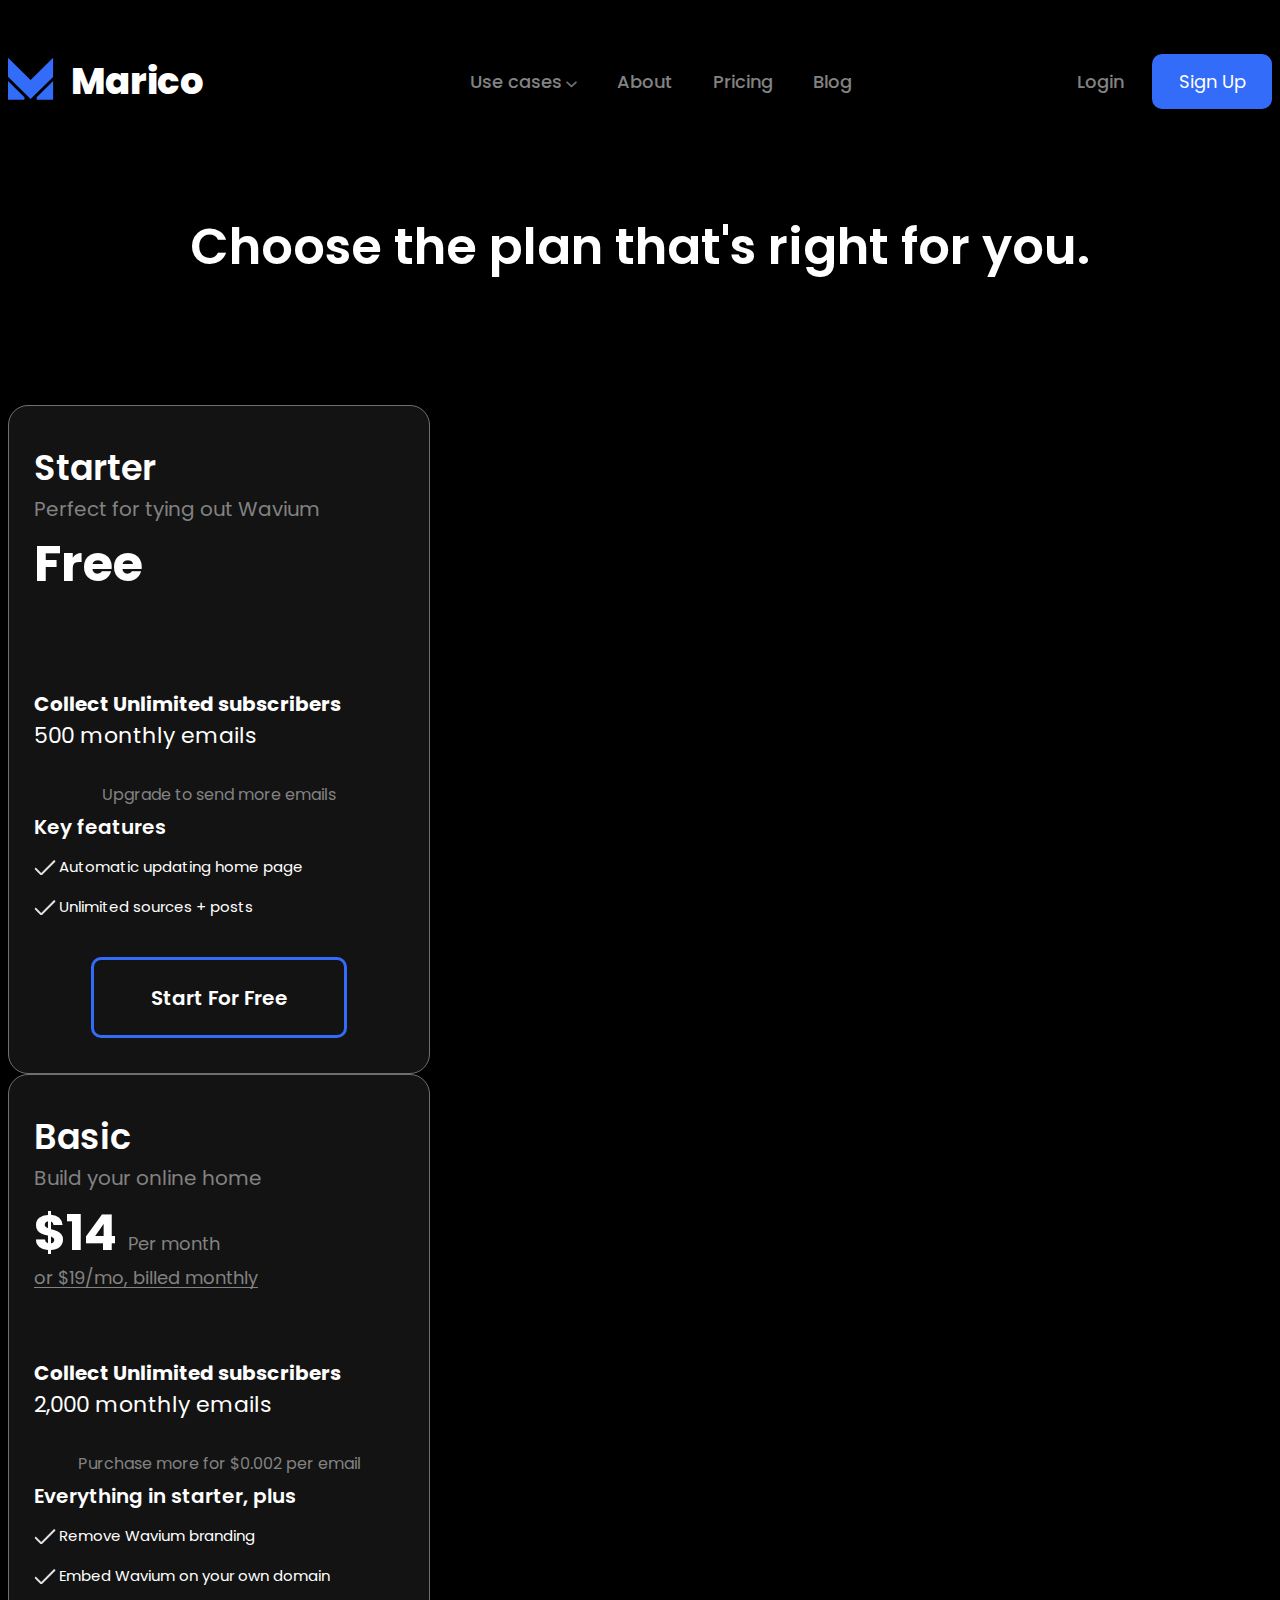
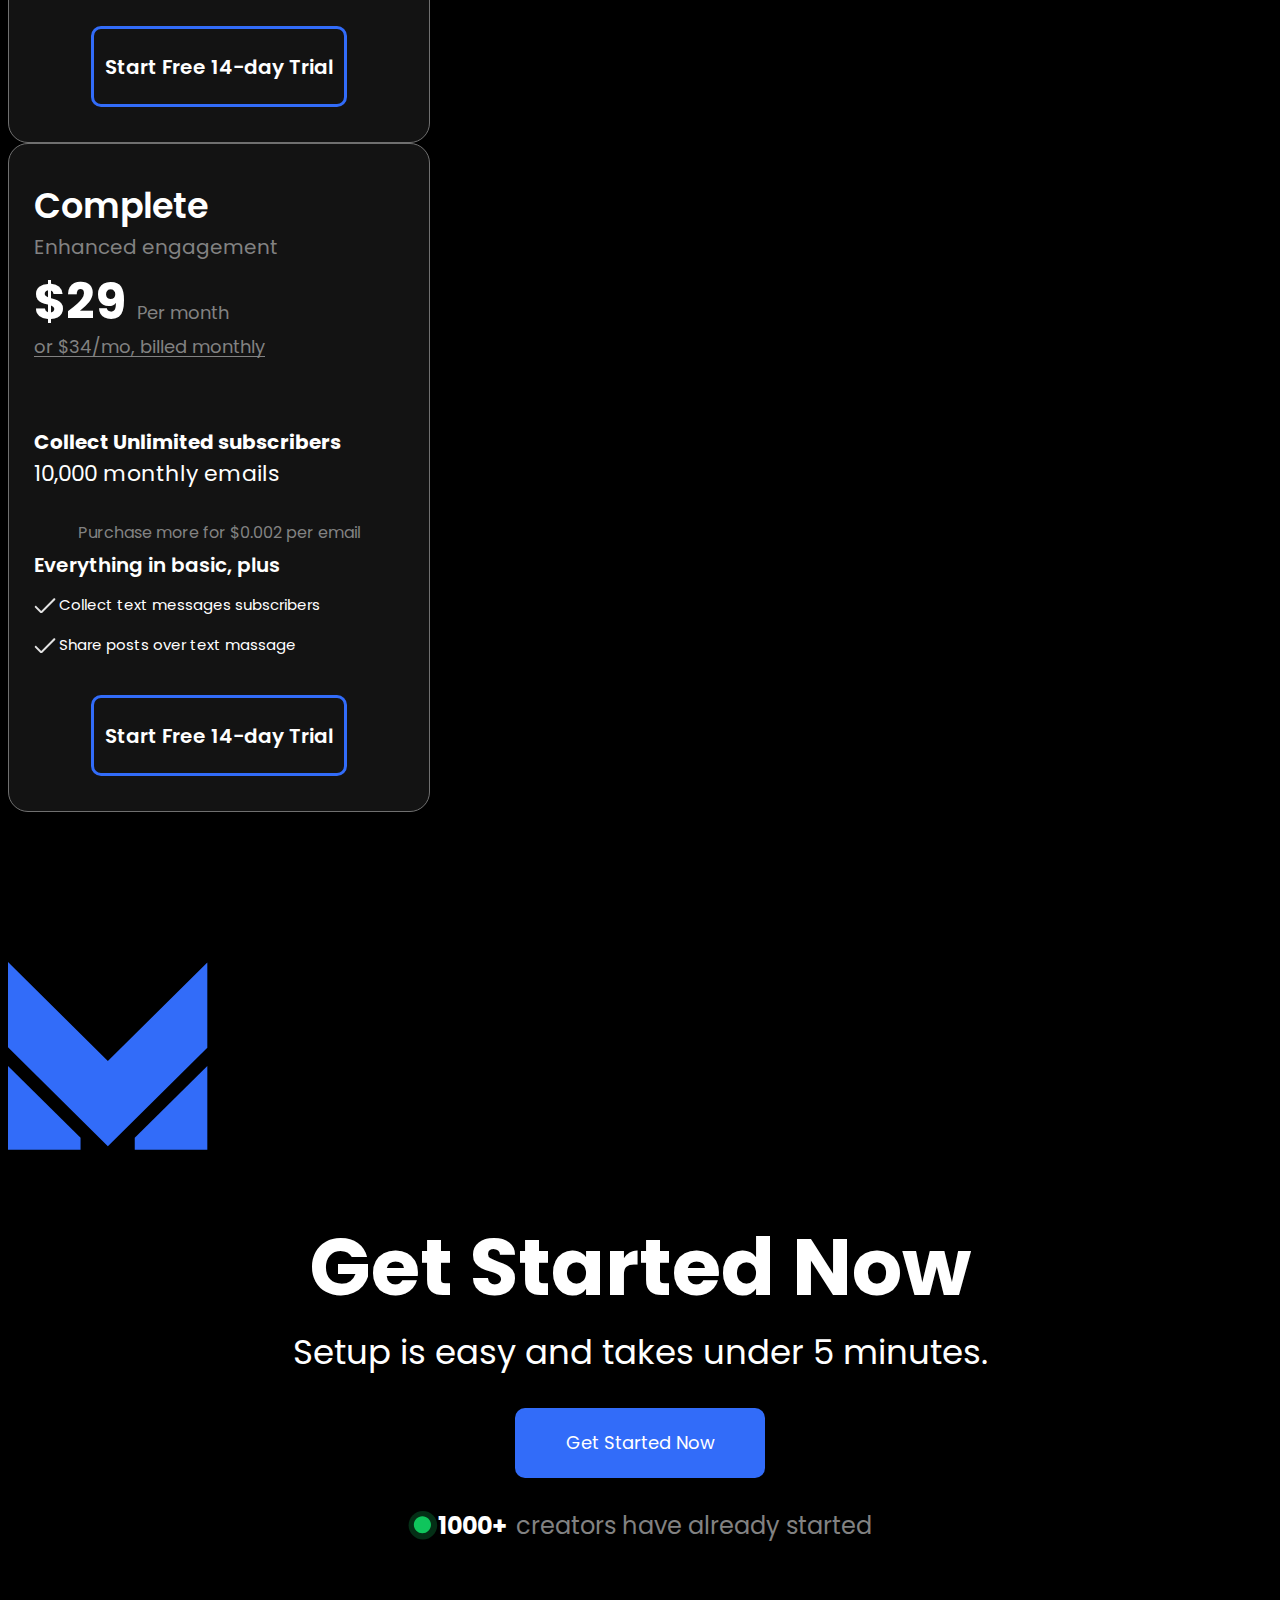
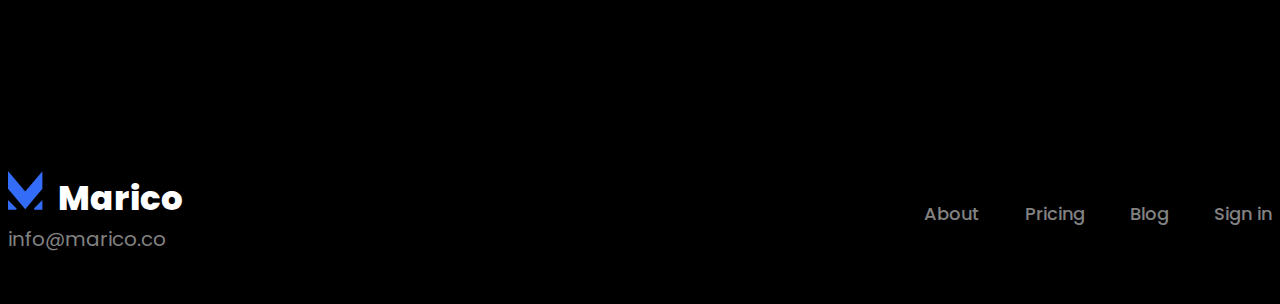
==== pricing.html @ 5b256fb8 "all resolutions adaptive" ====
<!DOCTYPE html>
<html lang="en">
  <head>
    <meta charset="UTF-8" />
    <meta
      name="description"
      content="Хотите получить полный контроль над вашей аудиторией?
      Заходите и покупайте наши услуги"
    />
    <meta http-equiv="X-UA-Compatible" content="IE=edge" />
    <meta name="viewport" content="width=device-width, initial-scale=1.0" />
    <title>Document</title>
  </head>
  <body>
    <header class="header">
      <div class="container">
        <div class="row">
          <div class="col-xl-12 header__wrapper">
            <div class="header__logo">
              <img src="img/header/logo.svg" alt="" />
              Marico
            </div>
            <div class="header__burger">
              <span></span>
              <span></span>
              <span></span>
            </div>
            <ul class="header__list">
              <li>
                <a href="#">Use cases</a>
                <ul class="header__submenu">
                  <li><a href="#">Category</a></li>
                  <li><a href="#">Author</a></li>
                  <li><a href="#">Archive</a></li>
                  <li><a href="#">Tags</a></li>
                </ul>
              </li>
              <li><a class="active" href="index.html">About</a></li>
              <li><a href="pricing.html">Pricing</a></li>
              <li><a href="#">Blog</a></li>
            </ul>
            <div class="header__account">
              <a href="#" class="header__login">Login</a>
              <a href="#">
                <button class="header__button button">Sign Up</button>
              </a>
            </div>
          </div>
        </div>
      </div>
    </header>

    <section class="price">
        <div class="container">
            <div class="row">
                <div class="col-xl-12 price__title">Choose the plan that's right for you.</div>
            </div>
            <div class="row price__cards justify-content-around ">
                <div class="col-xl-3 price__card">
                    <div class="price__card-title">Starter</div>
                    <div class="price__card-descr">Perfect for tying out Wavium</div>
                    <div class="price__card-price">Free</div>
                    <div class="price__card-subtitle">Collect Unlimited subscribers</div>
                    <div class="price__card-emails">500 monthly emails</div>
                    <div class="price__card-divider">Upgrade to send more emails</div>
                    <ul class="price__card-adv">Key features
                        <li>Automatic updating home page</li>
                        <li>Unlimited sources + posts</li>                    
                    </ul>
                    <div class="price__card-button button-price">Start For Free</div>
                </div>
                <div class="col-xl-3 price__card">
                    <div class="price__card-title">Basic</div>
                    <div class="price__card-descr">Build your online home</div>
                    <div class="price__card-price">$14 <span class="price__card-paytime">Per month</span> <div class="price__card-different">or $19/mo, billed monthly</div></div>
                   
                    <div class="price__card-subtitle">Collect Unlimited subscribers</div>
                    <div class="price__card-emails">2,000 monthly emails</div>
                    <div class="price__card-divider">Purchase more for $0.002 per email</div>
                    <ul class="price__card-adv">Everything in starter, plus
                        <li>Remove Wavium branding</li>
                        <li>Embed Wavium on your own
                            domain</li>                    
                    </ul>
                    <div class="price__card-button">Start Free 14-day Trial</div>
                </div>
                <div class="col-xl-3 price__card">
                    <div class="price__card-title">Complete</div>
                    <div class="price__card-descr">Enhanced engagement</div>
                    <div class="price__card-price">$29 
                        <span class="price__card-paytime">Per month</span>
                          <div class="price__card-different">or $34/mo, billed monthly
                          </div>
                        </div>
                    <div class="price__card-subtitle">Collect Unlimited subscribers</div>
                    <div class="price__card-emails">10,000 monthly emails</div>
                    <div class="price__card-divider">Purchase more for $0.002 per email</div>
                    <ul class="price__card-adv">Everything in basic, plus 
                        <li>Collect text messages subscribers</li>
                        <li>Share posts over text massage</li>                    
                    </ul>
                    <div class="price__card-button">Start Free 14-day Trial</div>
                </div>
            </div>
        </div>
    </section>


    <section class="prefooter">
        <div class="container">
          <div class="row">
            <img src="img/footer/footer.svg" alt="" class="prefooter__logo" />
            <div class="prefooter__title">Get Started Now</div>
            <div class="prefooter__descr">
              Setup is easy and takes under 5 minutes.
            </div>
            <button class="prefooter__button button">Get Started Now</button>
            <div class="start__creators">
              <img src="img/header/active.svg" alt="" />
              <div class="start__count">1000+</div>
              <div class="start__text">creators have already started</div>
            </div>
          </div>
        </div>
      </section>
      <footer class="footer">
        <div class="container">
          <div class="row">
            <div class="col-xl-12 footer__block">
              <div class="footer__intro">
                <img src="img/footer/footer_2.svg" alt="" />Marico
                <br />
                <div class="footer__mail">info@marico.co</div>
              </div>
  
              <ul class="footer__list">
                <li class="active"><a href="index.html">About</a></li>
                <li><a href="pricing.html">Pricing</a></li>
                <li><a href="#">Blog</a></li>
                <li><a href="#">Sign in</a></li>
              </ul>
            </div>
          </div>
        </div>
      </footer>
  
      <link
        href="https://cdn.jsdelivr.net/npm/bootstrap@5.3.0-alpha1/dist/css/bootstrap.min.css"
        rel="stylesheet"
        integrity="sha384-GLhlTQ8iRABdZLl6O3oVMWSktQOp6b7In1Zl3/Jr59b6EGGoI1aFkw7cmDA6j6gD"
        crossorigin="anonymous"
      />
      <script src="js/main.js"></script>
      <link rel="stylesheet" href="css/style.min.css" />
    </body>
  </html>
  
  </body>
</html>
---- css/style.min.css ----
@import"https://fonts.googleapis.com/css2?family=Poppins:wght@400;500;600;700;800&display=swap";.header{padding-top:45px}.header__wrapper{display:flex;justify-content:space-between;align-items:center}.header__burger{display:none}.header__logo{font-size:37px;font-weight:800;text-align:left;color:#fff;display:flex;align-items:center}.header__logo img{margin-top:-5px;margin-right:17px}.header__list{display:flex;padding:0;margin:0;position:relative}.header__list li:first-child::after{content:url(../img/header/arrow_down.svg);cursor:pointer}.header__list li{margin-left:40px;list-style:none;position:relative}.header__list li:hover .header__submenu{transform:scaleY(1);transform-origin:0 0;transition:transform .5s}.header__list li a{font-size:18px;font-weight:500;text-align:left;color:#828282;transition:all .4s;text-decoration:none}.header__list li a:hover{color:#326cf9;transition:all .4s}.header__list li a .active{color:#326cf9}.header__submenu{position:absolute;top:25px;left:0px;background:rgba(0,0,0,0);width:100%;transition:transform .3s;margin:0;padding:0;text-align:center;transform:scaleY(0);transform-origin:0 0}.header__submenu li{margin:0;border-bottom:1px solid #828282}.header__submenu li::after{display:none}.header__submenu li a{color:#828282}.header__submenu li a:hover{color:#fff}.header__login{color:#828282;text-decoration:none;font-size:18px;transition:color .4s;font-weight:500}.header__login:hover{transition:color .4s;color:#326cf9}.header__button{margin-left:24px}.button{background:#326cf9;width:120px;height:55px;border-radius:10px;color:#fff;transition:all .5s;font-size:18px;outline:none;border:none}.button:hover{transition:all .5s;background:rgba(0,0,0,0);border:1px solid #828282}.button-grey{background:#0e0e0e;color:#828282;border:1px solid #828282;transition:all .5s;margin-left:30px}.button-grey:hover{transition:all .5s;background:#326cf9;border:none;color:#fff}.price__card-button{display:flex;align-items:center;justify-content:center;width:250px;height:75px;border:3px solid #326cf9;border-radius:10px;color:#fff;font-size:20px;font-weight:600;transition:all 1s;margin:30px auto 0;cursor:pointer}@media(max-width: 1200px){.price__card-button:nth-child(2){margin:100px auto 0}}.start{padding-top:100px}.start__heading{font-size:100px;font-weight:700;text-align:center;color:#fff}.start__gradient{font-size:100px;font-weight:700;text-align:center;color:rgba(0,0,0,0);background-image:linear-gradient(90deg, #fe6783 1.9%, #ffbf84 97.1%);background-clip:text;-webkit-background-clip:text;-moz-background-clip:text}.start__descr{font-size:36px;font-weight:500;text-align:center;color:#fff;width:700px;margin:100px auto 50px}.start__buttons{text-align:center}.start__buttons button{width:250px;height:70px}.start__creators{padding:30px;display:flex;align-items:center;justify-content:center}.start__count{font-size:24px;font-weight:700;text-align:left;color:#fff}.start__text{font-size:24px;font-weight:400;text-align:center;color:#828282;margin-left:10px}.why__title{font-size:60px;font-weight:600;text-align:center;color:#fff;margin:150px 0 60px}.why__cards{display:flex;align-items:center;justify-content:center;text-align:center}.why__card img{margin-right:8px}.why__card-title{color:#fff;font-size:25px;font-weight:600}.why__card-descr{font-size:18px;color:#828282;font-weight:400;margin-top:10px}.stepnumber{color:#326cf9;text-align:center;font-size:22px;font-weight:600;text-align:center;font-weight:700}.steptitle{font-size:60px;font-weight:600;text-align:center;color:#fff}.stepdescr{margin-top:15px;font-size:26px;font-weight:400;text-align:center;color:#828282}.one{padding-top:150px}.one__button{display:block;margin:30px auto 0;width:250px}.stepnumber{color:#326cf9;text-align:center;font-size:22px;font-weight:600;text-align:center;font-weight:700}.steptitle{font-size:60px;font-weight:600;text-align:center;color:#fff}.stepdescr{margin-top:15px;font-size:26px;font-weight:400;text-align:center;color:#828282}.block{margin-top:100px}.block__uptitle{font-size:26px;color:#fff;font-weight:500;text-align:left}.block__title{margin-top:80px;font-size:60px;font-weight:600;color:#fff;line-height:80px;text-align:left}.block__blue{color:#326cf9}.block__list{margin:0;padding:0;margin-top:30px}.block__list li{color:#fff;font-size:20px;list-style-type:none;counter-increment:item;position:relative;left:35px;font-weight:400;top:0}.block__list li::before{content:counter(item);position:absolute;left:-35px;top:50%;transform:translateY(-50%);width:25px;height:25px;background:#2d2d2d;display:flex;align-items:center;justify-content:center;border-radius:50%;font-size:16px;font-weight:500;line-height:27px;letter-spacing:0px;text-align:left}.block__buttons{margin-top:60px}.block__buttons a{text-decoration:none}.block__buttons button{width:200px;text-align:center}.block__image{position:relative}.block__image img{width:100%;filter:drop-shadow(0px 30px 50px rgba(0, 0, 0, 0.4))}.block__square{position:absolute;top:100%;left:50%;transform:translate(-50%, -100%);width:300px;z-index:-1;height:300px;background:#fff}.two{margin-top:200px}.two__wrapper{margin-top:170px}.two__block{background:#0d0d0d;position:relative;padding:30px 0 0 30px;height:100%}.two__block:nth-child(2){margin-left:10px}.two__block img{width:120%}.two__uptitle{font-size:25px;font-weight:400;text-align:left;color:#0fc65c}.two__title{font-size:65px;font-weight:600;line-height:80px;color:#919191;letter-spacing:0px;text-align:left}.two__top{margin-top:15%}.two__white{color:#fff}.two a{text-decoration:none}.two__button{display:block;margin:30px auto 0}.three__image{filter:drop-shadow(0px 30px 50px rgba(100, 100, 100, 0.498039))}.one{padding-top:150px}.one__button{display:block;margin:30px auto 0;width:250px}.experts{margin:150px 100px 0}.experts__title{font-size:69px;font-weight:600;color:#fff;text-align:center}.experts img{margin-top:50px;width:100%;opacity:.5}.help{background:url(../img/help/help.webp) center/cover no-repeat fixed;height:800px;margin-top:100px;display:flex;align-items:center;justify-content:center}.help__text{text-align:center;font-size:60px;font-weight:600;text-align:center;color:#fff}.prefooter__logo{width:200px;margin:150px auto 50px}.prefooter__button{width:250px;height:70px;display:block;margin:30px auto 0}.prefooter__title{font-size:80px;font-weight:700;text-align:center;color:#fff}.prefooter__descr{font-size:34px;font-weight:400;text-align:center;color:#fff}.footer{margin:200px auto 50px}.footer__block{display:flex;justify-content:space-between;align-items:center}.footer__intro{flex-direction:column;font-size:34px;font-weight:800;color:#fff;text-align:left}.footer__intro img{margin-top:-15px;width:35px;margin-right:15px}.footer__mail{font-size:20px;font-weight:400;color:#828282;text-align:left}.footer__list{display:flex;list-style:none}.footer__list li{margin-left:45px}.footer__list li a{font-size:18px;font-weight:500;transition:all .4s;text-decoration:none;color:#828282}.footer__list li a:hover{color:#326cf9;transition:all .4s}.price__title{font-size:60px;font-weight:600;color:#fff;text-align:center;margin:100px auto 120px}.price__card{background:#131313;border:1px solid #707070;padding:35px 25px;border-radius:20px;transition:all 1s;width:400px}.price__card:hover{background:#3c82f4;transition:all 1s}.price__card:hover *{transition:all 1s;color:#fff;border:none}.price__card:hover .price__card-button{transition:all 1s;background:#fff;color:#326cf9}.price__card-title{font-size:35px;font-weight:600;color:#fff;text-align:left}.price__card-descr{font-size:20px;font-weight:400;text-align:left;transition:all 1s;color:#828282}.price__card-price{font-size:50px;font-weight:700;text-align:left;color:#fff;line-height:50px;height:150px;margin-top:15px}.price__card-subtitle{font-size:20px;font-weight:700;text-align:left;color:#fff}.price__card-emails{font-size:22px;font-weight:400;color:#fff;text-align:left}.price__card-divider{font-size:16px;font-weight:400;text-align:center;margin-top:30px;transition:all 1s;color:#828282}.price__card-adv{color:#fff;padding:0;margin:0;font-family:Poppins;font-size:20px;font-weight:600;line-height:40px;letter-spacing:0px;text-align:left}.price__card-adv li{font-size:17px;font-weight:400;text-align:left;list-style:none;margin-left:25px;position:relative}.price__card-adv li::before{content:"";background-image:url(../img/pricing/check.svg);width:22px;height:15px;top:13px;left:-25px;position:absolute;background-size:cover}.price__card-paytime{font-size:18px;font-weight:400;transition:all 1s;color:#828282}.price__card-different{font-size:18px;width:max-content;color:#828282;transition:all 1s;font-weight:400;text-align:left;line-height:18px;border-bottom:1px solid #828282}body{background-color:#000}*{font-family:"Poppins"}.active a{color:#326cf9}@media(max-width: 1400px){.price__title{font-size:50px}.price__card{width:370px}.price__card-adv li{font-size:15px}}@media(max-width: 1200px){.price__card{padding:30px 20px;width:300px}.price__card:last-child{margin-top:0px}.price__card-title{font-size:28px}.price__card-descr{font-size:18px}.price__card-subtitle{font-size:17px}.price__card-price{font-size:35px;height:130px}.price__card-divider{font-size:14px}.price__card-adv{font-size:18px;margin-top:30px;height:200px}.price__card-adv li{font-size:16px}}@media(max-width: 993px){.price__card{width:350px}.price__card:nth-child(3){margin-top:50px}.price__title{font-size:38px}}@media(max-width: 770px){.price__card{width:400px;margin-top:50px}.price__card:first-child{margin-top:0}.price__title{font-size:38px}}@media(max-width: 480px){.price__title{font-size:24px}.price__card{width:300px}}@media(max-width: 1400px){.start__gradient{font-size:90px}}@media(max-width: 1200px){.start__heading{font-size:70px}.start__gradient{font-size:75px}.start__descr{font-size:30px}.why__title{font-size:52px}.one .block__content{margin-bottom:30px;margin-left:50px}.two__image{width:100% !important}.two__block{padding:30px}.two__title{text-align:center}.two__bottom{margin-bottom:50px}.two__uptitle{text-align:center}.two__top{margin-top:30px}.three .block__content{margin-bottom:30px;margin-left:50px}.three__image{position:relative}.three__image img{width:100%}.experts{margin:150px 0 0}.experts img{width:100%}}@media(max-width: 993px){.header__button{width:90px;height:45px;font-size:15px;margin-left:12px}.header__login{font-size:15px}.header__list li{margin-left:15px}.header__list li a{font-size:16px}.start__heading{font-size:55px}.start__gradient{font-size:56px}.start__descr{font-size:26px;width:500px}.start__buttons button{width:200px;height:60px}.why__title{font-size:40px}.why__card-title{font-size:20px}.why__card-descr{font-size:16px}.stepdescr{font-size:22px}.steptitle{font-size:45px}.block__uptitle{font-size:24px}.block__list li{font-size:18px}.block__title{font-size:50px}.two__title{font-size:45px;line-height:60px}.two__button{width:200px}.experts__title{font-size:50px}.help__text{font-size:50px}.prefooter__logo{width:150px}.prefooter__title{font-size:50px}.prefooter__descr{font-size:26px}.prefooter__button{height:60px;width:250px}}@media(max-width: 770px){.header .header__submenu{position:static;transform:scaleX(1);transition:all .5s;text-align:center}.header .header__submenu li{border-radius:5px;margin-left:0;margin:0 auto;border-bottom:none}.header .header__submenu li a{font-size:22px;width:100%}.header__list{position:absolute;width:100%;margin-left:-20px;height:100%;background:rgba(0,0,0,.8);flex-direction:column;align-items:center;justify-content:center;top:50%;transition:all .8s;transform:translateY(-150%) scale(1);transform-origin:top;backdrop-filter:blur(5px);will-change:transform}.header__list li{margin-top:20px;width:50%;text-align:center;background:#326cf9;border-radius:5px}.header__list li a{display:block;text-align:center;font-size:34px;width:100%}.header__list li:first-child::after{display:none}.header__list li a{color:#fff}.header__account{display:none}.header__burger{width:50px;height:50px;display:flex;align-items:center;justify-content:center;flex-direction:column;margin-left:200px;will-change:transform;z-index:100}.header__burger span{display:block;width:30px;height:3px;margin-top:4px;transition:all .8s;background:#fff}.active-burger span:first-child{transition:all .5s;transform:rotate(45deg) translate(10px)}.active-burger span:nth-child(2){transition:all .8s;transform:scale(0);transform-origin:-100%}.active-burger span:last-child{transition:all .8s;transform:rotate(-45deg) translate(10px)}.active_list{transform:translateY(-50%) scale(1);transition:all .8s}.start__heading{font-size:35px}.start__gradient{font-size:36px}.start__descr{margin-top:50px;font-size:24px}.start__count{font-size:20px}.start__text{font-size:20px}.why__title{font-size:30px}.why__card{margin-top:30px}.why__card-title{font-size:26px}.why__card-descr{font-size:18px}.why__cards{flex-wrap:wrap;align-items:center;justify-content:center}.stepnumber{font-size:24px}.steptitle{font-size:35px}.stepdescr{font-size:18px}.one__button{width:200px;font-size:16px}.one .block__content{margin:0}.block{margin-top:100px}.block__content{padding:15px}.block__buttons{text-align:center}.block__buttons button{width:150px;font-size:14px}.block__uptitle{text-align:center;font-size:26px}.block__title{font-size:50px;line-height:40px;text-align:center}.block__list{text-align:center}.block__list li{width:90%}.block__list li::before{top:15px}.one{padding-top:100px}.two{margin-top:100px}.two__wrapper{margin-top:50px}.three{padding-top:100px}.footer__intro{font-size:20px}.footer__mail{font-size:20px}.footer__list li{margin-left:10px}.footer__list li a{font-size:14px}.experts{display:none}.help{-webkit-background-size:cover;-webkit-background-repeat:repeat}.help__text{font-size:30px}.prefooter__title{font-size:35px}.prefooter__descr{font-size:20px}.prefooter__button{width:170px;font-size:17px}}@media(max-width: 480px){.header__logo{font-size:28px}.header__burger{margin-left:50px}.header__burger span{width:30px;height:3px}.header .header__submenu li a{font-size:18px}.header__list{width:100%}.header__list li a{font-size:30px}.button-grey{margin-left:15px}.start__heading{font-size:25px}.start__gradient{font-size:25px}.start__descr{font-size:16px}.start__buttons button{width:130px;font-size:12px;height:50px}.start__count{font-size:13px}.start__creators img{width:20px}.start__text{font-size:13px;margin-left:3px}.why__title{font-size:20px;margin:75px auto 50px}.why__card img{width:25px}.why__card-title{font-size:20px}.why__card-descr{font-size:14px}.one__button{width:200px;height:50px;font-size:12px}.stepnumber{font-size:18px}.steptitle{font-size:22px}.stepdescr{font-size:14px}.block{margin-top:50px}.block__uptitle{font-size:18px}.block__title{font-size:35px;margin-top:50px}.block__list li{font-size:14px;margin-top:10px}.block__buttons button{width:130px;font-size:12px;margin-left:0;height:50px}.block__image{margin-top:20px}.block__square{width:200px;height:200px}.two__title{font-size:35px;line-height:30px}.two__uptitle{font-size:20px}.two__image{width:115% !important}.two__button{width:150px;height:45px;font-size:14px}.prefooter__title{font-size:25px}.prefooter__descr{font-size:16px}.prefooter__button{width:150px;font-size:14px;height:50px}.footer__list{padding:0}.footer__list li a{font-size:10px}.footer__intro{font-size:18px}.footer__intro img{margin-right:5px}.footer__mail{font-size:14px}}/*# sourceMappingURL=style.min.css.map */
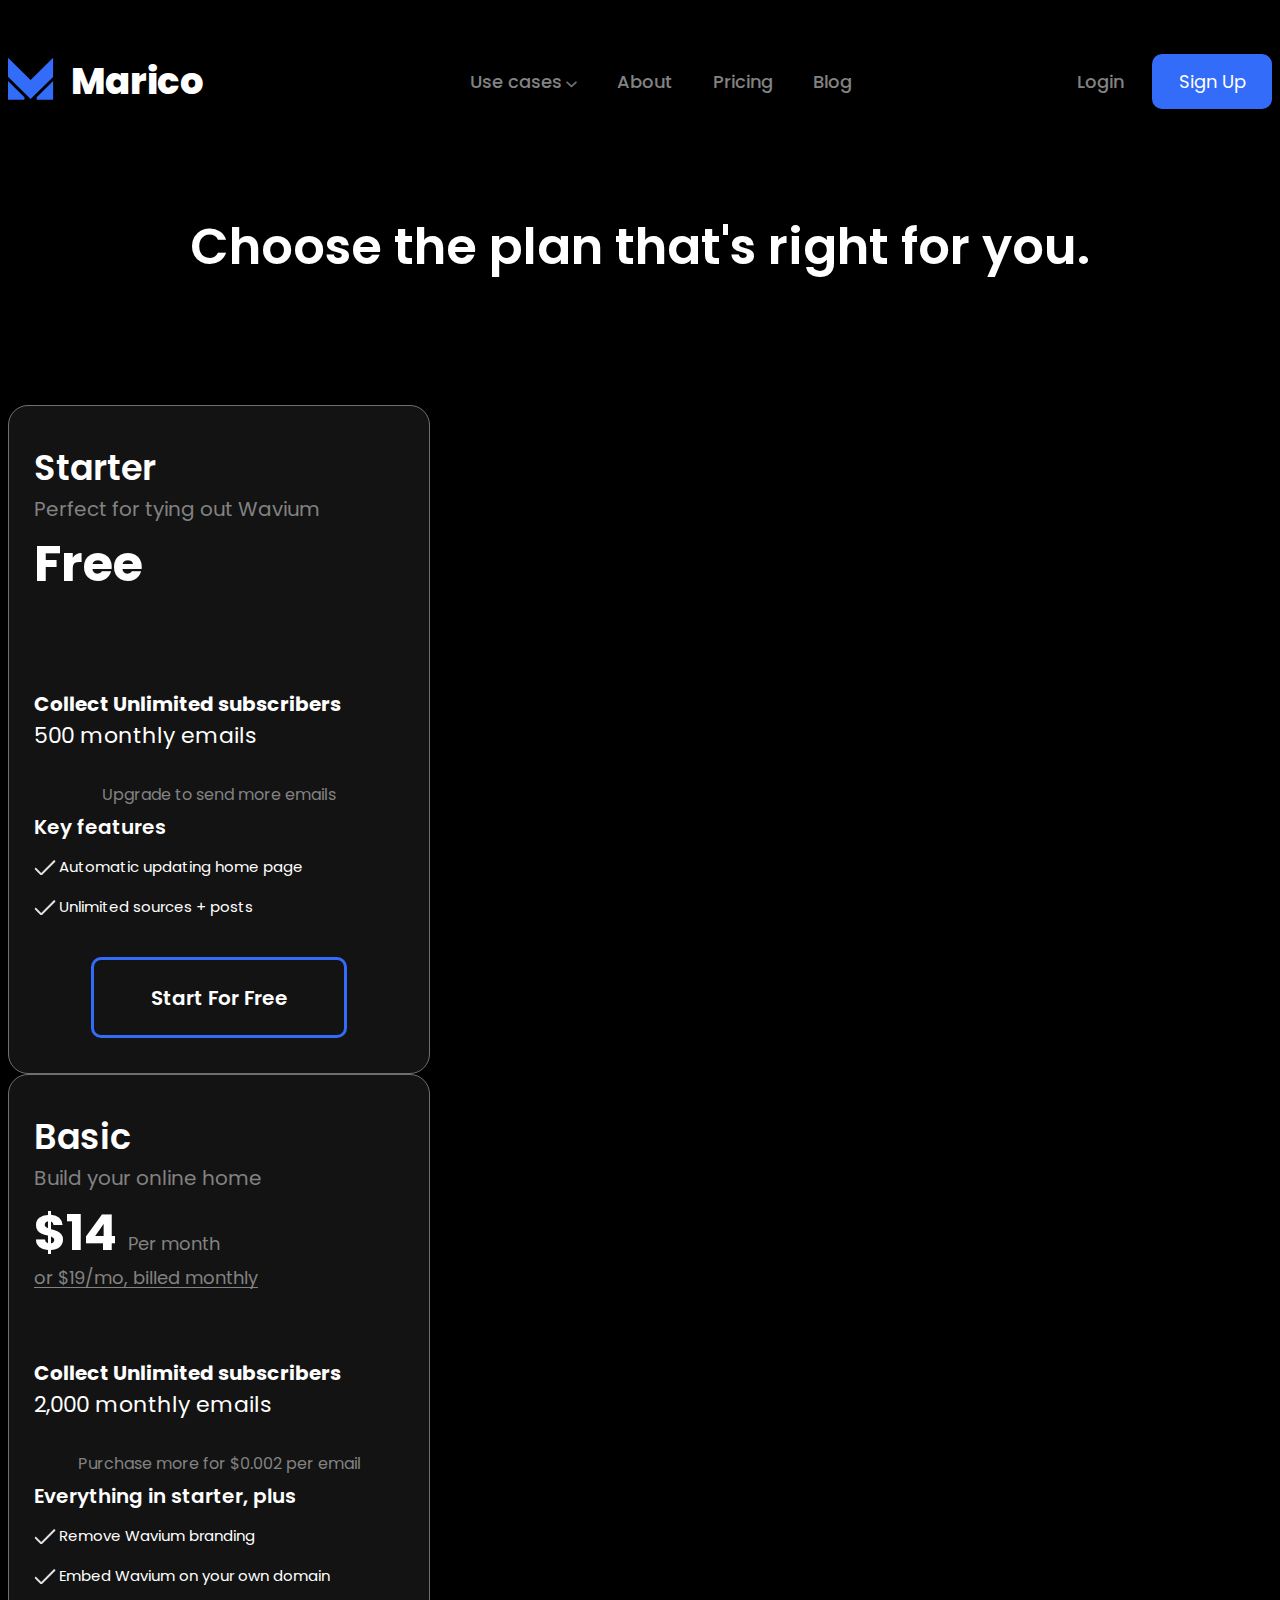
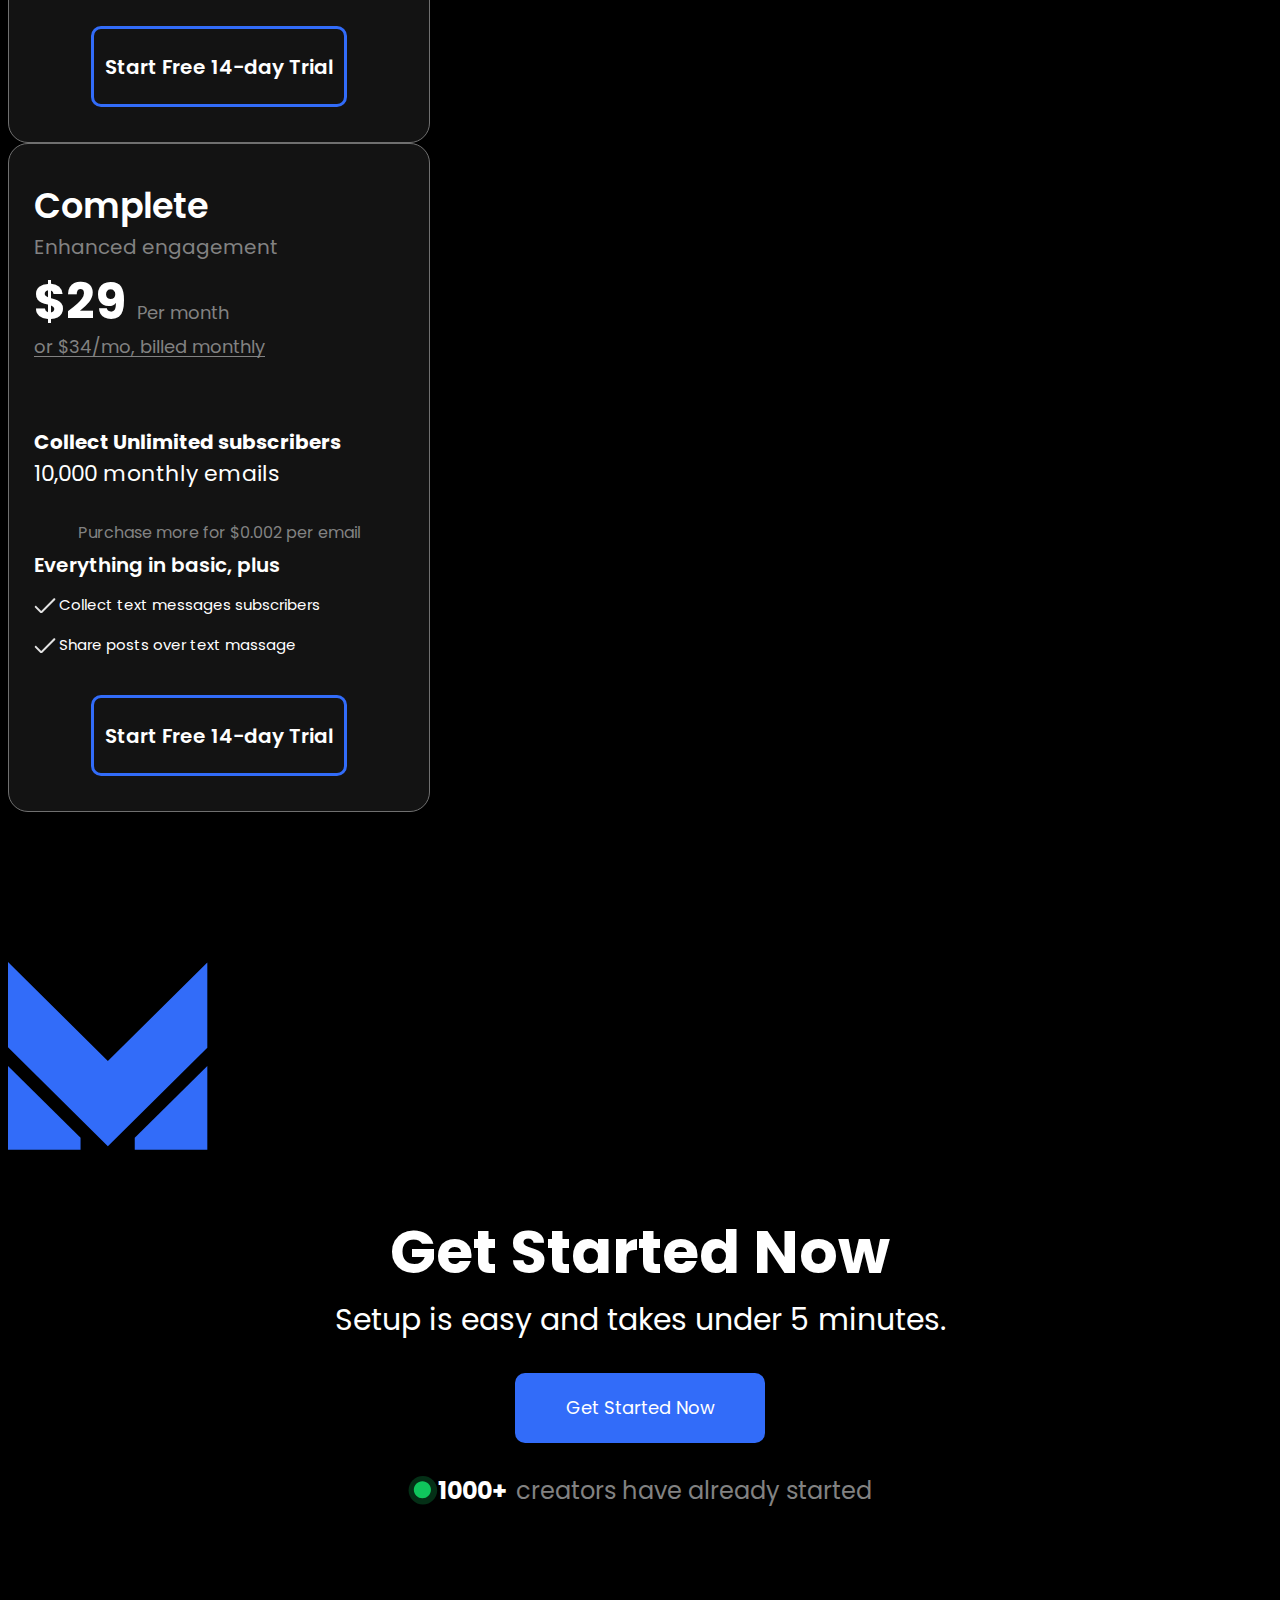
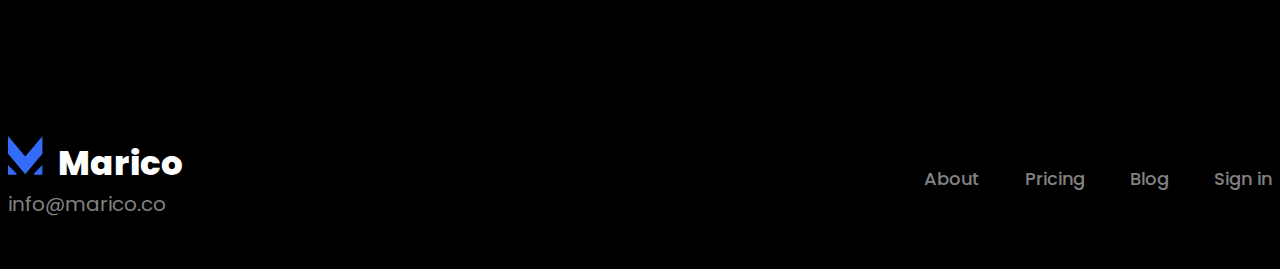
==== commit 4d556a83: "Full site" ====
--- a/pricing.html
+++ b/pricing.html
@@ -27,12 +27,12 @@
             </div>
             <ul class="header__list">
               <li>
-                <a href="#">Use cases</a>
+                <a href="blog.html">Use cases</a>
                 <ul class="header__submenu">
                   <li><a href="#">Category</a></li>
                   <li><a href="#">Author</a></li>
-                  <li><a href="#">Archive</a></li>
-                  <li><a href="#">Tags</a></li>
+                  <li><a href="login.html">Login</a></li>
+                  <li><a href="sign.html">Sign Up</a></li>
                 </ul>
               </li>
               <li><a class="active" href="index.html">About</a></li>
@@ -51,109 +51,122 @@
     </header>
 
     <section class="price">
-        <div class="container">
-            <div class="row">
-                <div class="col-xl-12 price__title">Choose the plan that's right for you.</div>
+      <div class="container">
+        <div class="row">
+          <div class="col-xl-12 price__title">
+            Choose the plan that's right for you.
+          </div>
+        </div>
+        <div class="row price__cards justify-content-around">
+          <div class="col-xl-3 price__card">
+            <div class="price__card-title">Starter</div>
+            <div class="price__card-descr">Perfect for tying out Wavium</div>
+            <div class="price__card-price">Free</div>
+            <div class="price__card-subtitle">
+              Collect Unlimited subscribers
             </div>
-            <div class="row price__cards justify-content-around ">
-                <div class="col-xl-3 price__card">
-                    <div class="price__card-title">Starter</div>
-                    <div class="price__card-descr">Perfect for tying out Wavium</div>
-                    <div class="price__card-price">Free</div>
-                    <div class="price__card-subtitle">Collect Unlimited subscribers</div>
-                    <div class="price__card-emails">500 monthly emails</div>
-                    <div class="price__card-divider">Upgrade to send more emails</div>
-                    <ul class="price__card-adv">Key features
-                        <li>Automatic updating home page</li>
-                        <li>Unlimited sources + posts</li>                    
-                    </ul>
-                    <div class="price__card-button button-price">Start For Free</div>
-                </div>
-                <div class="col-xl-3 price__card">
-                    <div class="price__card-title">Basic</div>
-                    <div class="price__card-descr">Build your online home</div>
-                    <div class="price__card-price">$14 <span class="price__card-paytime">Per month</span> <div class="price__card-different">or $19/mo, billed monthly</div></div>
-                   
-                    <div class="price__card-subtitle">Collect Unlimited subscribers</div>
-                    <div class="price__card-emails">2,000 monthly emails</div>
-                    <div class="price__card-divider">Purchase more for $0.002 per email</div>
-                    <ul class="price__card-adv">Everything in starter, plus
-                        <li>Remove Wavium branding</li>
-                        <li>Embed Wavium on your own
-                            domain</li>                    
-                    </ul>
-                    <div class="price__card-button">Start Free 14-day Trial</div>
-                </div>
-                <div class="col-xl-3 price__card">
-                    <div class="price__card-title">Complete</div>
-                    <div class="price__card-descr">Enhanced engagement</div>
-                    <div class="price__card-price">$29 
-                        <span class="price__card-paytime">Per month</span>
-                          <div class="price__card-different">or $34/mo, billed monthly
-                          </div>
-                        </div>
-                    <div class="price__card-subtitle">Collect Unlimited subscribers</div>
-                    <div class="price__card-emails">10,000 monthly emails</div>
-                    <div class="price__card-divider">Purchase more for $0.002 per email</div>
-                    <ul class="price__card-adv">Everything in basic, plus 
-                        <li>Collect text messages subscribers</li>
-                        <li>Share posts over text massage</li>                    
-                    </ul>
-                    <div class="price__card-button">Start Free 14-day Trial</div>
-                </div>
+            <div class="price__card-emails">500 monthly emails</div>
+            <div class="price__card-divider">Upgrade to send more emails</div>
+            <ul class="price__card-adv">
+              Key features
+              <li>Automatic updating home page</li>
+              <li>Unlimited sources + posts</li>
+            </ul>
+            <div class="price__card-button button-price">Start For Free</div>
+          </div>
+          <div class="col-xl-3 price__card">
+            <div class="price__card-title">Basic</div>
+            <div class="price__card-descr">Build your online home</div>
+            <div class="price__card-price">
+              $14 <span class="price__card-paytime">Per month</span>
+              <div class="price__card-different">or $19/mo, billed monthly</div>
             </div>
+
+            <div class="price__card-subtitle">
+              Collect Unlimited subscribers
+            </div>
+            <div class="price__card-emails">2,000 monthly emails</div>
+            <div class="price__card-divider">
+              Purchase more for $0.002 per email
+            </div>
+            <ul class="price__card-adv">
+              Everything in starter, plus
+              <li>Remove Wavium branding</li>
+              <li>Embed Wavium on your own domain</li>
+            </ul>
+            <div class="price__card-button">Start Free 14-day Trial</div>
+          </div>
+          <div class="col-xl-3 price__card">
+            <div class="price__card-title">Complete</div>
+            <div class="price__card-descr">Enhanced engagement</div>
+            <div class="price__card-price">
+              $29
+              <span class="price__card-paytime">Per month</span>
+              <div class="price__card-different">or $34/mo, billed monthly</div>
+            </div>
+            <div class="price__card-subtitle">
+              Collect Unlimited subscribers
+            </div>
+            <div class="price__card-emails">10,000 monthly emails</div>
+            <div class="price__card-divider">
+              Purchase more for $0.002 per email
+            </div>
+            <ul class="price__card-adv">
+              Everything in basic, plus
+              <li>Collect text messages subscribers</li>
+              <li>Share posts over text massage</li>
+            </ul>
+            <div class="price__card-button">Start Free 14-day Trial</div>
+          </div>
         </div>
+      </div>
     </section>
 
-
     <section class="prefooter">
-        <div class="container">
-          <div class="row">
-            <img src="img/footer/footer.svg" alt="" class="prefooter__logo" />
-            <div class="prefooter__title">Get Started Now</div>
-            <div class="prefooter__descr">
-              Setup is easy and takes under 5 minutes.
-            </div>
-            <button class="prefooter__button button">Get Started Now</button>
-            <div class="start__creators">
-              <img src="img/header/active.svg" alt="" />
-              <div class="start__count">1000+</div>
-              <div class="start__text">creators have already started</div>
-            </div>
+      <div class="container">
+        <div class="row">
+          <img src="img/footer/footer.svg" alt="" class="prefooter__logo" />
+          <div class="prefooter__title">Get Started Now</div>
+          <div class="prefooter__descr">
+            Setup is easy and takes under 5 minutes.
+          </div>
+          <button class="prefooter__button button">Get Started Now</button>
+          <div class="start__creators">
+            <img src="img/header/active.svg" alt="" />
+            <div class="start__count">1000+</div>
+            <div class="start__text">creators have already started</div>
           </div>
         </div>
-      </section>
-      <footer class="footer">
-        <div class="container">
-          <div class="row">
-            <div class="col-xl-12 footer__block">
-              <div class="footer__intro">
-                <img src="img/footer/footer_2.svg" alt="" />Marico
-                <br />
-                <div class="footer__mail">info@marico.co</div>
-              </div>
-  
-              <ul class="footer__list">
-                <li class="active"><a href="index.html">About</a></li>
-                <li><a href="pricing.html">Pricing</a></li>
-                <li><a href="#">Blog</a></li>
-                <li><a href="#">Sign in</a></li>
-              </ul>
+      </div>
+    </section>
+    <footer class="footer">
+      <div class="container">
+        <div class="row">
+          <div class="col-xl-12 footer__block">
+            <div class="footer__intro">
+              <img src="img/footer/footer_2.svg" alt="" />Marico
+              <br />
+              <div class="footer__mail">info@marico.co</div>
             </div>
+
+            <ul class="footer__list">
+              <li class="active"><a href="index.html">About</a></li>
+              <li><a href="pricing.html">Pricing</a></li>
+              <li><a href="#">Blog</a></li>
+              <li><a href="#">Sign in</a></li>
+            </ul>
           </div>
         </div>
-      </footer>
-  
-      <link
-        href="https://cdn.jsdelivr.net/npm/bootstrap@5.3.0-alpha1/dist/css/bootstrap.min.css"
-        rel="stylesheet"
-        integrity="sha384-GLhlTQ8iRABdZLl6O3oVMWSktQOp6b7In1Zl3/Jr59b6EGGoI1aFkw7cmDA6j6gD"
-        crossorigin="anonymous"
-      />
-      <script src="js/main.js"></script>
-      <link rel="stylesheet" href="css/style.min.css" />
-    </body>
-  </html>
-  
+      </div>
+    </footer>
+
+    <link
+      href="https://cdn.jsdelivr.net/npm/bootstrap@5.3.0-alpha1/dist/css/bootstrap.min.css"
+      rel="stylesheet"
+      integrity="sha384-GLhlTQ8iRABdZLl6O3oVMWSktQOp6b7In1Zl3/Jr59b6EGGoI1aFkw7cmDA6j6gD"
+      crossorigin="anonymous"
+    />
+    <script src="js/main.js"></script>
+    <link rel="stylesheet" href="css/style.min.css" />
   </body>
 </html>
--- a/css/style.min.css
+++ b/css/style.min.css
@@ -1 +1 @@
-@import"https://fonts.googleapis.com/css2?family=Poppins:wght@400;500;600;700;800&display=swap";.header{padding-top:45px}.header__wrapper{display:flex;justify-content:space-between;align-items:center}.header__burger{display:none}.header__logo{font-size:37px;font-weight:800;text-align:left;color:#fff;display:flex;align-items:center}.header__logo img{margin-top:-5px;margin-right:17px}.header__list{display:flex;padding:0;margin:0;position:relative}.header__list li:first-child::after{content:url(../img/header/arrow_down.svg);cursor:pointer}.header__list li{margin-left:40px;list-style:none;position:relative}.header__list li:hover .header__submenu{transform:scaleY(1);transform-origin:0 0;transition:transform .5s}.header__list li a{font-size:18px;font-weight:500;text-align:left;color:#828282;transition:all .4s;text-decoration:none}.header__list li a:hover{color:#326cf9;transition:all .4s}.header__list li a .active{color:#326cf9}.header__submenu{position:absolute;top:25px;left:0px;background:rgba(0,0,0,0);width:100%;transition:transform .3s;margin:0;padding:0;text-align:center;transform:scaleY(0);transform-origin:0 0}.header__submenu li{margin:0;border-bottom:1px solid #828282}.header__submenu li::after{display:none}.header__submenu li a{color:#828282}.header__submenu li a:hover{color:#fff}.header__login{color:#828282;text-decoration:none;font-size:18px;transition:color .4s;font-weight:500}.header__login:hover{transition:color .4s;color:#326cf9}.header__button{margin-left:24px}.button{background:#326cf9;width:120px;height:55px;border-radius:10px;color:#fff;transition:all .5s;font-size:18px;outline:none;border:none}.button:hover{transition:all .5s;background:rgba(0,0,0,0);border:1px solid #828282}.button-grey{background:#0e0e0e;color:#828282;border:1px solid #828282;transition:all .5s;margin-left:30px}.button-grey:hover{transition:all .5s;background:#326cf9;border:none;color:#fff}.price__card-button{display:flex;align-items:center;justify-content:center;width:250px;height:75px;border:3px solid #326cf9;border-radius:10px;color:#fff;font-size:20px;font-weight:600;transition:all 1s;margin:30px auto 0;cursor:pointer}@media(max-width: 1200px){.price__card-button:nth-child(2){margin:100px auto 0}}.start{padding-top:100px}.start__heading{font-size:100px;font-weight:700;text-align:center;color:#fff}.start__gradient{font-size:100px;font-weight:700;text-align:center;color:rgba(0,0,0,0);background-image:linear-gradient(90deg, #fe6783 1.9%, #ffbf84 97.1%);background-clip:text;-webkit-background-clip:text;-moz-background-clip:text}.start__descr{font-size:36px;font-weight:500;text-align:center;color:#fff;width:700px;margin:100px auto 50px}.start__buttons{text-align:center}.start__buttons button{width:250px;height:70px}.start__creators{padding:30px;display:flex;align-items:center;justify-content:center}.start__count{font-size:24px;font-weight:700;text-align:left;color:#fff}.start__text{font-size:24px;font-weight:400;text-align:center;color:#828282;margin-left:10px}.why__title{font-size:60px;font-weight:600;text-align:center;color:#fff;margin:150px 0 60px}.why__cards{display:flex;align-items:center;justify-content:center;text-align:center}.why__card img{margin-right:8px}.why__card-title{color:#fff;font-size:25px;font-weight:600}.why__card-descr{font-size:18px;color:#828282;font-weight:400;margin-top:10px}.stepnumber{color:#326cf9;text-align:center;font-size:22px;font-weight:600;text-align:center;font-weight:700}.steptitle{font-size:60px;font-weight:600;text-align:center;color:#fff}.stepdescr{margin-top:15px;font-size:26px;font-weight:400;text-align:center;color:#828282}.one{padding-top:150px}.one__button{display:block;margin:30px auto 0;width:250px}.stepnumber{color:#326cf9;text-align:center;font-size:22px;font-weight:600;text-align:center;font-weight:700}.steptitle{font-size:60px;font-weight:600;text-align:center;color:#fff}.stepdescr{margin-top:15px;font-size:26px;font-weight:400;text-align:center;color:#828282}.block{margin-top:100px}.block__uptitle{font-size:26px;color:#fff;font-weight:500;text-align:left}.block__title{margin-top:80px;font-size:60px;font-weight:600;color:#fff;line-height:80px;text-align:left}.block__blue{color:#326cf9}.block__list{margin:0;padding:0;margin-top:30px}.block__list li{color:#fff;font-size:20px;list-style-type:none;counter-increment:item;position:relative;left:35px;font-weight:400;top:0}.block__list li::before{content:counter(item);position:absolute;left:-35px;top:50%;transform:translateY(-50%);width:25px;height:25px;background:#2d2d2d;display:flex;align-items:center;justify-content:center;border-radius:50%;font-size:16px;font-weight:500;line-height:27px;letter-spacing:0px;text-align:left}.block__buttons{margin-top:60px}.block__buttons a{text-decoration:none}.block__buttons button{width:200px;text-align:center}.block__image{position:relative}.block__image img{width:100%;filter:drop-shadow(0px 30px 50px rgba(0, 0, 0, 0.4))}.block__square{position:absolute;top:100%;left:50%;transform:translate(-50%, -100%);width:300px;z-index:-1;height:300px;background:#fff}.two{margin-top:200px}.two__wrapper{margin-top:170px}.two__block{background:#0d0d0d;position:relative;padding:30px 0 0 30px;height:100%}.two__block:nth-child(2){margin-left:10px}.two__block img{width:120%}.two__uptitle{font-size:25px;font-weight:400;text-align:left;color:#0fc65c}.two__title{font-size:65px;font-weight:600;line-height:80px;color:#919191;letter-spacing:0px;text-align:left}.two__top{margin-top:15%}.two__white{color:#fff}.two a{text-decoration:none}.two__button{display:block;margin:30px auto 0}.three__image{filter:drop-shadow(0px 30px 50px rgba(100, 100, 100, 0.498039))}.one{padding-top:150px}.one__button{display:block;margin:30px auto 0;width:250px}.experts{margin:150px 100px 0}.experts__title{font-size:69px;font-weight:600;color:#fff;text-align:center}.experts img{margin-top:50px;width:100%;opacity:.5}.help{background:url(../img/help/help.webp) center/cover no-repeat fixed;height:800px;margin-top:100px;display:flex;align-items:center;justify-content:center}.help__text{text-align:center;font-size:60px;font-weight:600;text-align:center;color:#fff}.prefooter__logo{width:200px;margin:150px auto 50px}.prefooter__button{width:250px;height:70px;display:block;margin:30px auto 0}.prefooter__title{font-size:80px;font-weight:700;text-align:center;color:#fff}.prefooter__descr{font-size:34px;font-weight:400;text-align:center;color:#fff}.footer{margin:200px auto 50px}.footer__block{display:flex;justify-content:space-between;align-items:center}.footer__intro{flex-direction:column;font-size:34px;font-weight:800;color:#fff;text-align:left}.footer__intro img{margin-top:-15px;width:35px;margin-right:15px}.footer__mail{font-size:20px;font-weight:400;color:#828282;text-align:left}.footer__list{display:flex;list-style:none}.footer__list li{margin-left:45px}.footer__list li a{font-size:18px;font-weight:500;transition:all .4s;text-decoration:none;color:#828282}.footer__list li a:hover{color:#326cf9;transition:all .4s}.price__title{font-size:60px;font-weight:600;color:#fff;text-align:center;margin:100px auto 120px}.price__card{background:#131313;border:1px solid #707070;padding:35px 25px;border-radius:20px;transition:all 1s;width:400px}.price__card:hover{background:#3c82f4;transition:all 1s}.price__card:hover *{transition:all 1s;color:#fff;border:none}.price__card:hover .price__card-button{transition:all 1s;background:#fff;color:#326cf9}.price__card-title{font-size:35px;font-weight:600;color:#fff;text-align:left}.price__card-descr{font-size:20px;font-weight:400;text-align:left;transition:all 1s;color:#828282}.price__card-price{font-size:50px;font-weight:700;text-align:left;color:#fff;line-height:50px;height:150px;margin-top:15px}.price__card-subtitle{font-size:20px;font-weight:700;text-align:left;color:#fff}.price__card-emails{font-size:22px;font-weight:400;color:#fff;text-align:left}.price__card-divider{font-size:16px;font-weight:400;text-align:center;margin-top:30px;transition:all 1s;color:#828282}.price__card-adv{color:#fff;padding:0;margin:0;font-family:Poppins;font-size:20px;font-weight:600;line-height:40px;letter-spacing:0px;text-align:left}.price__card-adv li{font-size:17px;font-weight:400;text-align:left;list-style:none;margin-left:25px;position:relative}.price__card-adv li::before{content:"";background-image:url(../img/pricing/check.svg);width:22px;height:15px;top:13px;left:-25px;position:absolute;background-size:cover}.price__card-paytime{font-size:18px;font-weight:400;transition:all 1s;color:#828282}.price__card-different{font-size:18px;width:max-content;color:#828282;transition:all 1s;font-weight:400;text-align:left;line-height:18px;border-bottom:1px solid #828282}body{background-color:#000}*{font-family:"Poppins"}.active a{color:#326cf9}@media(max-width: 1400px){.price__title{font-size:50px}.price__card{width:370px}.price__card-adv li{font-size:15px}}@media(max-width: 1200px){.price__card{padding:30px 20px;width:300px}.price__card:last-child{margin-top:0px}.price__card-title{font-size:28px}.price__card-descr{font-size:18px}.price__card-subtitle{font-size:17px}.price__card-price{font-size:35px;height:130px}.price__card-divider{font-size:14px}.price__card-adv{font-size:18px;margin-top:30px;height:200px}.price__card-adv li{font-size:16px}}@media(max-width: 993px){.price__card{width:350px}.price__card:nth-child(3){margin-top:50px}.price__title{font-size:38px}}@media(max-width: 770px){.price__card{width:400px;margin-top:50px}.price__card:first-child{margin-top:0}.price__title{font-size:38px}}@media(max-width: 480px){.price__title{font-size:24px}.price__card{width:300px}}@media(max-width: 1400px){.start__gradient{font-size:90px}}@media(max-width: 1200px){.start__heading{font-size:70px}.start__gradient{font-size:75px}.start__descr{font-size:30px}.why__title{font-size:52px}.one .block__content{margin-bottom:30px;margin-left:50px}.two__image{width:100% !important}.two__block{padding:30px}.two__title{text-align:center}.two__bottom{margin-bottom:50px}.two__uptitle{text-align:center}.two__top{margin-top:30px}.three .block__content{margin-bottom:30px;margin-left:50px}.three__image{position:relative}.three__image img{width:100%}.experts{margin:150px 0 0}.experts img{width:100%}}@media(max-width: 993px){.header__button{width:90px;height:45px;font-size:15px;margin-left:12px}.header__login{font-size:15px}.header__list li{margin-left:15px}.header__list li a{font-size:16px}.start__heading{font-size:55px}.start__gradient{font-size:56px}.start__descr{font-size:26px;width:500px}.start__buttons button{width:200px;height:60px}.why__title{font-size:40px}.why__card-title{font-size:20px}.why__card-descr{font-size:16px}.stepdescr{font-size:22px}.steptitle{font-size:45px}.block__uptitle{font-size:24px}.block__list li{font-size:18px}.block__title{font-size:50px}.two__title{font-size:45px;line-height:60px}.two__button{width:200px}.experts__title{font-size:50px}.help__text{font-size:50px}.prefooter__logo{width:150px}.prefooter__title{font-size:50px}.prefooter__descr{font-size:26px}.prefooter__button{height:60px;width:250px}}@media(max-width: 770px){.header .header__submenu{position:static;transform:scaleX(1);transition:all .5s;text-align:center}.header .header__submenu li{border-radius:5px;margin-left:0;margin:0 auto;border-bottom:none}.header .header__submenu li a{font-size:22px;width:100%}.header__list{position:absolute;width:100%;margin-left:-20px;height:100%;background:rgba(0,0,0,.8);flex-direction:column;align-items:center;justify-content:center;top:50%;transition:all .8s;transform:translateY(-150%) scale(1);transform-origin:top;backdrop-filter:blur(5px);will-change:transform}.header__list li{margin-top:20px;width:50%;text-align:center;background:#326cf9;border-radius:5px}.header__list li a{display:block;text-align:center;font-size:34px;width:100%}.header__list li:first-child::after{display:none}.header__list li a{color:#fff}.header__account{display:none}.header__burger{width:50px;height:50px;display:flex;align-items:center;justify-content:center;flex-direction:column;margin-left:200px;will-change:transform;z-index:100}.header__burger span{display:block;width:30px;height:3px;margin-top:4px;transition:all .8s;background:#fff}.active-burger span:first-child{transition:all .5s;transform:rotate(45deg) translate(10px)}.active-burger span:nth-child(2){transition:all .8s;transform:scale(0);transform-origin:-100%}.active-burger span:last-child{transition:all .8s;transform:rotate(-45deg) translate(10px)}.active_list{transform:translateY(-50%) scale(1);transition:all .8s}.start__heading{font-size:35px}.start__gradient{font-size:36px}.start__descr{margin-top:50px;font-size:24px}.start__count{font-size:20px}.start__text{font-size:20px}.why__title{font-size:30px}.why__card{margin-top:30px}.why__card-title{font-size:26px}.why__card-descr{font-size:18px}.why__cards{flex-wrap:wrap;align-items:center;justify-content:center}.stepnumber{font-size:24px}.steptitle{font-size:35px}.stepdescr{font-size:18px}.one__button{width:200px;font-size:16px}.one .block__content{margin:0}.block{margin-top:100px}.block__content{padding:15px}.block__buttons{text-align:center}.block__buttons button{width:150px;font-size:14px}.block__uptitle{text-align:center;font-size:26px}.block__title{font-size:50px;line-height:40px;text-align:center}.block__list{text-align:center}.block__list li{width:90%}.block__list li::before{top:15px}.one{padding-top:100px}.two{margin-top:100px}.two__wrapper{margin-top:50px}.three{padding-top:100px}.footer__intro{font-size:20px}.footer__mail{font-size:20px}.footer__list li{margin-left:10px}.footer__list li a{font-size:14px}.experts{display:none}.help{-webkit-background-size:cover;-webkit-background-repeat:repeat}.help__text{font-size:30px}.prefooter__title{font-size:35px}.prefooter__descr{font-size:20px}.prefooter__button{width:170px;font-size:17px}}@media(max-width: 480px){.header__logo{font-size:28px}.header__burger{margin-left:50px}.header__burger span{width:30px;height:3px}.header .header__submenu li a{font-size:18px}.header__list{width:100%}.header__list li a{font-size:30px}.button-grey{margin-left:15px}.start__heading{font-size:25px}.start__gradient{font-size:25px}.start__descr{font-size:16px}.start__buttons button{width:130px;font-size:12px;height:50px}.start__count{font-size:13px}.start__creators img{width:20px}.start__text{font-size:13px;margin-left:3px}.why__title{font-size:20px;margin:75px auto 50px}.why__card img{width:25px}.why__card-title{font-size:20px}.why__card-descr{font-size:14px}.one__button{width:200px;height:50px;font-size:12px}.stepnumber{font-size:18px}.steptitle{font-size:22px}.stepdescr{font-size:14px}.block{margin-top:50px}.block__uptitle{font-size:18px}.block__title{font-size:35px;margin-top:50px}.block__list li{font-size:14px;margin-top:10px}.block__buttons button{width:130px;font-size:12px;margin-left:0;height:50px}.block__image{margin-top:20px}.block__square{width:200px;height:200px}.two__title{font-size:35px;line-height:30px}.two__uptitle{font-size:20px}.two__image{width:115% !important}.two__button{width:150px;height:45px;font-size:14px}.prefooter__title{font-size:25px}.prefooter__descr{font-size:16px}.prefooter__button{width:150px;font-size:14px;height:50px}.footer__list{padding:0}.footer__list li a{font-size:10px}.footer__intro{font-size:18px}.footer__intro img{margin-right:5px}.footer__mail{font-size:14px}}/*# sourceMappingURL=style.min.css.map */+@import"https://fonts.googleapis.com/css2?family=Poppins:wght@400;500;600;700;800&display=swap";.header{padding-top:45px}.header__wrapper{display:flex;justify-content:space-between;align-items:center}.header__burger{display:none}.header__logo{font-size:37px;font-weight:800;text-align:left;color:#fff;display:flex;align-items:center}.header__logo img{margin-top:-5px;margin-right:17px}.header__list{display:flex;padding:0;margin:0;position:relative}.header__list li:first-child::after{content:url(../img/header/arrow_down.svg);cursor:pointer}.header__list li{margin-left:40px;list-style:none;position:relative}.header__list li:hover .header__submenu{transform:scaleY(1);transform-origin:0 0;transition:transform .5s}.header__list li a{font-size:18px;font-weight:500;text-align:left;color:#828282;transition:all .4s;text-decoration:none}.header__list li a:hover{color:#326cf9;transition:all .4s}.header__list li a .active{color:#326cf9}.header__submenu{position:absolute;top:25px;left:0px;background:rgba(0,0,0,0);width:100%;transition:transform .3s;margin:0;padding:0;text-align:center;transform:scaleY(0);transform-origin:0 0}.header__submenu li{margin:0;border-bottom:1px solid #828282}.header__submenu li::after{display:none}.header__submenu li a{color:#828282}.header__submenu li a:hover{color:#fff}.header__login{color:#828282;text-decoration:none;font-size:18px;transition:color .4s;font-weight:500}.header__login:hover{transition:color .4s;color:#326cf9}.header__button{margin-left:24px}.button{background:#326cf9;width:120px;height:55px;border-radius:10px;color:#fff;transition:all .5s;font-size:18px;outline:none;border:none}.button:hover{transition:all .5s;background:rgba(0,0,0,0);border:1px solid #828282}.button-grey{background:#0e0e0e;color:#828282;border:1px solid #828282;transition:all .5s;margin-left:30px}.button-grey:hover{transition:all .5s;background:#326cf9;border:none;color:#fff}.price__card-button{display:flex;align-items:center;justify-content:center;width:250px;height:75px;border:3px solid #326cf9;border-radius:10px;color:#fff;font-size:20px;font-weight:600;transition:all 1s;margin:30px auto 0;cursor:pointer}.button-with{width:300px;border-radius:10px;height:55px;transition:border .5s,color .5s;background:rgba(0,0,0,0);color:#fff;display:flex;align-items:center;justify-content:center;border:2px solid #fff}.button-with img{margin-right:10px;width:30px}.button-with:hover{transition:border .5s,color .5s;border:2px solid #326cf9;color:#326cf9}@media(max-width: 1200px){.price__card-button:nth-child(2){margin:100px auto 0}}.start{padding-top:100px}.start__heading{font-size:100px;font-weight:700;text-align:center;color:#fff}.start__gradient{font-size:100px;font-weight:700;text-align:center;color:rgba(0,0,0,0);background-image:linear-gradient(90deg, #fe6783 1.9%, #ffbf84 97.1%);background-clip:text;-webkit-background-clip:text;-moz-background-clip:text}.start__descr{font-size:36px;font-weight:500;text-align:center;color:#fff;width:700px;margin:100px auto 50px}.start__buttons{text-align:center}.start__buttons button{width:250px;height:70px}.start__creators{padding:30px;display:flex;align-items:center;justify-content:center}.start__count{font-size:24px;font-weight:700;text-align:left;color:#fff}.start__text{font-size:24px;font-weight:400;text-align:center;color:#828282;margin-left:10px}.why__title{font-size:60px;font-weight:600;text-align:center;color:#fff;margin:150px 0 60px}.why__cards{display:flex;align-items:center;justify-content:center;text-align:center}.why__card img{margin-right:8px}.why__card-title{color:#fff;font-size:25px;font-weight:600}.why__card-descr{font-size:18px;color:#828282;font-weight:400;margin-top:10px}.stepnumber{color:#326cf9;text-align:center;font-size:22px;font-weight:600;text-align:center;font-weight:700}.steptitle{font-size:60px;font-weight:600;text-align:center;color:#fff}.stepdescr{margin-top:15px;font-size:26px;font-weight:400;text-align:center;color:#828282}.one{padding-top:150px}.one__button{display:block;margin:30px auto 0;width:250px}.stepnumber{color:#326cf9;text-align:center;font-size:22px;font-weight:600;text-align:center;font-weight:700}.steptitle{font-size:60px;font-weight:600;text-align:center;color:#fff}.stepdescr{margin-top:15px;font-size:26px;font-weight:400;text-align:center;color:#828282}.block{margin-top:100px}.block__uptitle{font-size:26px;color:#fff;font-weight:500;text-align:left}.block__title{margin-top:80px;font-size:60px;font-weight:600;color:#fff;line-height:80px;text-align:left}.block__blue{color:#326cf9}.block__list{margin:0;padding:0;margin-top:30px}.block__list li{color:#fff;font-size:20px;list-style-type:none;counter-increment:item;position:relative;left:35px;font-weight:400;top:0}.block__list li::before{content:counter(item);position:absolute;left:-35px;top:50%;transform:translateY(-50%);width:25px;height:25px;background:#2d2d2d;display:flex;align-items:center;justify-content:center;border-radius:50%;font-size:16px;font-weight:500;line-height:27px;letter-spacing:0px;text-align:left}.block__buttons{margin-top:60px}.block__buttons a{text-decoration:none}.block__buttons button{width:200px;text-align:center}.block__image{position:relative}.block__image img{width:100%;filter:drop-shadow(0px 30px 50px rgba(0, 0, 0, 0.4))}.block__square{position:absolute;top:100%;left:50%;transform:translate(-50%, -100%);width:300px;z-index:-1;height:300px;background:#fff}.two{margin-top:200px}.two__wrapper{margin-top:170px}.two__block{background:#0d0d0d;position:relative;padding:30px 0 0 30px;height:100%}.two__block:nth-child(2){margin-left:10px}.two__block img{width:120%}.two__uptitle{font-size:25px;font-weight:400;text-align:left;color:#0fc65c}.two__title{font-size:65px;font-weight:600;line-height:80px;color:#919191;letter-spacing:0px;text-align:left}.two__top{margin-top:15%}.two__white{color:#fff}.two a{text-decoration:none}.two__button{display:block;margin:30px auto 0}.three__image{filter:drop-shadow(0px 30px 50px rgba(100, 100, 100, 0.498039))}.one{padding-top:150px}.one__button{display:block;margin:30px auto 0;width:250px}.experts{margin:150px 100px 0}.experts__title{font-size:69px;font-weight:600;color:#fff;text-align:center}.experts img{margin-top:50px;width:100%;opacity:.5}.help{background:url(../img/help/help.webp) center/cover no-repeat fixed;height:800px;margin-top:100px;display:flex;align-items:center;justify-content:center}.help__text{text-align:center;font-size:60px;font-weight:600;text-align:center;color:#fff}.prefooter__logo{width:200px;margin:150px auto 50px}.prefooter__button{width:250px;height:70px;display:block;margin:30px auto 0}.prefooter__title{font-size:80px;font-weight:700;text-align:center;color:#fff}.prefooter__descr{font-size:34px;font-weight:400;text-align:center;color:#fff}.footer{margin:200px auto 50px}.footer__block{display:flex;justify-content:space-between;align-items:center}.footer__intro{flex-direction:column;font-size:34px;font-weight:800;color:#fff;text-align:left}.footer__intro img{margin-top:-15px;width:35px;margin-right:15px}.footer__mail{font-size:20px;font-weight:400;color:#828282;text-align:left}.footer__list{display:flex;list-style:none}.footer__list li{margin-left:45px}.footer__list li a{font-size:18px;font-weight:500;transition:all .4s;text-decoration:none;color:#828282}.footer__list li a:hover{color:#326cf9;transition:all .4s}.price__title{font-size:60px;font-weight:600;color:#fff;text-align:center;margin:100px auto 120px}.price__card{background:#131313;border:1px solid #707070;padding:35px 25px;border-radius:20px;transition:all 1s;width:400px}.price__card:hover{background:#3c82f4;transition:all 1s}.price__card:hover *{transition:all 1s;color:#fff;border:none}.price__card:hover .price__card-button{transition:all 1s;background:#fff;color:#326cf9}.price__card-title{font-size:35px;font-weight:600;color:#fff;text-align:left}.price__card-descr{font-size:20px;font-weight:400;text-align:left;transition:all 1s;color:#828282}.price__card-price{font-size:50px;font-weight:700;text-align:left;color:#fff;line-height:50px;height:150px;margin-top:15px}.price__card-subtitle{font-size:20px;font-weight:700;text-align:left;color:#fff}.price__card-emails{font-size:22px;font-weight:400;color:#fff;text-align:left}.price__card-divider{font-size:16px;font-weight:400;text-align:center;margin-top:30px;transition:all 1s;color:#828282}.price__card-adv{color:#fff;padding:0;margin:0;font-family:Poppins;font-size:20px;font-weight:600;line-height:40px;letter-spacing:0px;text-align:left}.price__card-adv li{font-size:17px;font-weight:400;text-align:left;list-style:none;margin-left:25px;position:relative}.price__card-adv li::before{content:"";background-image:url(../img/pricing/check.svg);width:22px;height:15px;top:13px;left:-25px;position:absolute;background-size:cover}.price__card-paytime{font-size:18px;font-weight:400;transition:all 1s;color:#828282}.price__card-different{font-size:18px;width:max-content;color:#828282;transition:all 1s;font-weight:400;text-align:left;line-height:18px;border-bottom:1px solid #828282}.mission{margin-top:100px}.mission__logo{display:flex;align-items:center;justify-content:center;color:#fff;font-size:55px;font-weight:800;text-align:left}.mission__logo img{width:75px;margin-right:15px}.mission__uptitle{font-size:25px;font-weight:600;text-align:center;color:#326cf9;margin-top:60px}.mission__title{font-size:60px;width:75%;font-weight:600;text-align:center;color:#fff;margin:0 auto}.mission__descr{font-size:24px;font-weight:400;width:75%;margin:0 auto;text-align:center;color:#828282}.mission__text{margin-top:150px;font-size:24px;font-weight:400;text-align:left;color:rgba(255,255,255,.95);word-spacing:5px}.mission hr{border:none;height:2px;width:120%;background:#828282;margin:50px auto 0;margin-left:-10%}.mission__author{margin-top:50px;font-size:28px;font-weight:600;color:#fff;text-align:left}.team{margin:200px 0 200px}.team__uptitle{font-size:25px;font-weight:600;color:#326cf9;text-align:center}.team__title{font-size:60px;font-weight:600;color:#fff;text-align:center}.team__image{margin-top:60px}.team__name{font-size:28px;font-weight:700;text-align:left;color:#fff}.team__work{font-size:19px;font-weight:400;text-align:left;color:#828282}.team__link{margin-top:15px}.team__link a{text-decoration:none;font-size:16px;font-weight:500;text-align:center;color:#fff}.source__cards{margin-top:95px;justify-content:center}.source__title{font-size:80px;font-weight:600;text-align:center;color:#fff;margin-top:100px}.source__descr{font-size:30px;font-weight:400;text-align:center;color:#fff}.source__card{position:relative;padding:20px;width:350px;margin-left:20px;margin-top:50px;background:rgba(0,0,0,0);border:1px solid #2d2d2d;transition:all .5s;border-radius:10px}.source__card:hover{background:#2d2d2d;transition:all .5s}.source__card-title{font-size:24px;font-weight:600;text-align:left;margin-top:15px;color:#fff}.source__card-descr{margin-top:15px;font-size:20px;font-weight:400;text-align:left;color:#828282}.source__card-soon{display:flex;align-items:center;justify-content:center;width:130px;color:#4a7de3;font-size:16px;font-weight:400;text-align:center;position:absolute;top:20px;right:20px;height:35px;background:#102142;border-radius:10px}.help{margin-top:200px}.form{display:flex;flex-direction:column;flex-wrap:wrap}.form__wrapper{margin-top:80px;justify-content:space-evenly;flex-wrap:wrap}.form input:-webkit-autofill,.form input:-webkit-autofill:hover,.form input:-webkit-autofill:focus,.form textarea:-webkit-autofill,.form textarea:-webkit-autofill:hover,.form textarea:-webkit-autofill:focus,.form select:-webkit-autofill,.form select:-webkit-autofill:hover,.form select:-webkit-autofill:focus{border-bottom:1px solid #828282;transition:all .5s;-webkit-text-fill-color:#fff;-webkit-box-shadow:0 0 0px 1000px #000 inset;transition:background-color 5000s ease-in-out 0s}.form__element{width:400px;height:55px;border:none;display:flex;border-bottom:1px solid #828282;background:none;color:#fff;display:block}.form__element::placeholder{color:#fff;transition:all .5s}.form__element:focus{outline:none}.form__button{width:400px;padding-left:100px}.sign__title{margin-top:100px;font-size:60px;font-weight:600;color:#fff;text-align:center}.sign__subtitle{color:#fff;font-size:22px;font-weight:400;text-align:center}.sign__or{font-size:45px;font-weight:600;text-align:center;margin-top:75px;color:#fff}.sign__with{font-size:22px;font-weight:400;text-align:center;color:#fff}.sign__with-buttons{margin-top:50px;display:flex;justify-content:space-around}.sign__login{margin-top:30px;color:#fff;font-size:16px;font-weight:500;text-align:center}.sign__login a{text-decoration:none;color:#fff;color:#326cf9}body{background-color:#000}*{font-family:"Poppins"}.active a{color:#326cf9}.off_scroll{overflow-y:hidden}@media(max-width: 1400px){.price__title{font-size:50px}.price__card{width:370px}.price__card-adv li{font-size:15px}}@media(max-width: 1200px){.price__card{padding:30px 20px;width:300px}.price__card:last-child{margin-top:0px}.price__card-title{font-size:28px}.price__card-descr{font-size:18px}.price__card-subtitle{font-size:17px}.price__card-price{font-size:35px;height:130px}.price__card-divider{font-size:14px}.price__card-adv{font-size:18px;margin-top:30px;height:200px}.price__card-adv li{font-size:16px}}@media(max-width: 993px){.price__card{width:350px}.price__card:nth-child(3){margin-top:50px}.price__title{font-size:38px}}@media(max-width: 770px){.price__card{width:400px;margin-top:50px}.price__card:first-child{margin-top:0}.price__title{font-size:38px}}@media(max-width: 480px){.price__title{font-size:24px}.price__card{width:300px}}@media(max-width: 1200px){.mission__title{width:90%;font-size:50px}.mission__text{text-align:justify;margin:100px auto 0}.mission__author{font-size:24px}}@media(max-width: 993px){.mission__title{font-size:40px}.mission__descr{font-size:25px;width:90%;margin-top:30px}}@media(max-width: 770px){.mission__logo{font-size:35px}.mission__uptitle{font-size:20px}.mission__title{font-size:30px;width:100%}.mission__descr{font-size:22px;width:100%;margin-top:30px}.mission__text{font-size:20px}.mission hr{width:100%}.team__uptitle{font-size:20px}.team__title{font-size:40px}}@media(max-width: 480px){.mission__logo{font-size:30px}.mission__uptitle{font-size:18px}.mission__title{font-size:22px}.mission__descr{font-size:16px}.mission__text{font-size:14px}.mission__author{font-size:18px}.mission hr{display:none}.team__uptitle{font-size:18px}.team__title{font-size:32px}.team__name{font-size:20px}.team__work{font-size:16px}}@media(max-width: 1200px){.source__title{font-size:55px}.source__descr{font-size:26px}}@media(max-width: 993px){.source__title{font-size:45px}.source__descr{font-size:22px}.source__card{width:300px}.source__card-title{font-size:20px}.source__card-descr{font-size:18px}}@media(max-width: 770px){.source__title{font-size:35px}.source__descr{font-size:18px}.source__card{width:400px;margin-left:0;margin-top:20px;display:flex;flex-direction:column;align-items:center;justify-content:center}.source__card-title{font-size:20px}.source__card-descr{font-size:18px;text-align:center}}@media(max-width: 480px){.source__title{font-size:25px}.source__descr{font-size:16px}.source__card{width:280px;margin-top:20px}.source__card-title{font-size:16px}.source__card-descr{font-size:14px}.source__card-soon{width:75px;font-size:12px}}@media(max-width: 993px){.form{margin-top:50px}.form__element{margin:0px auto 50px}.form__wrapper{margin:0}.form__button{padding:0}.sign__with-buttons{margin:0;flex-wrap:wrap}.sign__with-buttons button{margin-top:50px}.sign__login{margin-bottom:50px}}@media(max-width: 770px){.sign__title{font-size:45px}.sign__subtitle{font-size:20px}.sign__or{font-size:40px}}@media(max-width: 480px){.sign__title{font-size:35px}.sign__or{font-size:40px}}@media(max-width: 1400px){.start__gradient{font-size:90px}.prefooter__title{font-size:60px}.prefooter__descr{font-size:30px}}@media(max-width: 1200px){.start__heading{font-size:70px}.start__gradient{font-size:75px}.start__descr{font-size:30px}.why__title{font-size:52px}.one .block__content{margin-bottom:30px;margin-left:50px}.two__image{width:100% !important}.two__block{padding:30px}.two__title{text-align:center}.two__bottom{margin-bottom:50px}.two__uptitle{text-align:center}.two__top{margin-top:30px}.three .block__content{margin-bottom:30px;margin-left:50px}.three__image{position:relative}.three__image img{width:100%}.experts{margin:150px 0 0}.experts img{width:100%}}@media(max-width: 993px){.header__button{width:90px;height:45px;font-size:15px;margin-left:12px}.header__login{font-size:15px}.header__list li{margin-left:15px}.header__list li a{font-size:16px}.start__heading{font-size:55px}.start__gradient{font-size:56px}.start__descr{font-size:26px;width:500px}.start__buttons button{width:200px;height:60px}.why__title{font-size:40px}.why__card-title{font-size:20px}.why__card-descr{font-size:16px}.stepdescr{font-size:22px}.steptitle{font-size:45px}.block__uptitle{font-size:24px}.block__list li{font-size:18px}.block__title{font-size:50px}.two__title{font-size:45px;line-height:60px}.two__button{width:200px}.experts__title{font-size:50px}.help__text{font-size:50px}.prefooter__logo{width:150px}.prefooter__title{font-size:50px}.prefooter__descr{font-size:26px}.prefooter__button{height:60px;width:250px}}@media(max-width: 770px){.header .header__submenu{position:static;transform:scaleX(1);transition:all .5s;text-align:center}.header .header__submenu li{border-radius:5px;margin-left:0;margin:0 auto;border-bottom:none}.header .header__submenu li a{font-size:22px;width:100%}.header__list{position:absolute;width:100%;margin-left:-20px;height:100%;background:rgba(0,0,0,.8);flex-direction:column;align-items:center;justify-content:center;top:50%;transition:all .8s;transform:translateY(-150%) scale(1);transform-origin:top;backdrop-filter:blur(5px);will-change:transform;z-index:99}.header__list li{margin-top:20px;width:50%;text-align:center;background:#326cf9;border-radius:5px}.header__list li a{display:block;text-align:center;font-size:34px;width:100%}.header__list li:first-child::after{display:none}.header__list li a{color:#fff}.header__account{display:none}.header__burger{width:50px;height:50px;display:flex;align-items:center;justify-content:center;flex-direction:column;margin-left:200px;will-change:transform;z-index:100}.header__burger span{display:block;width:30px;height:3px;margin-top:4px;transition:all .8s;background:#fff}.active-burger span:first-child{transition:all .5s;transform:rotate(45deg) translate(10px)}.active-burger span:nth-child(2){transition:all .8s;transform:scale(0);transform-origin:-100%}.active-burger span:last-child{transition:all .8s;transform:rotate(-45deg) translate(10px)}.active_list{transform:translateY(-50%) scale(1);transition:all .8s}.start__heading{font-size:35px}.start__gradient{font-size:36px}.start__descr{margin-top:50px;font-size:24px}.start__count{font-size:20px}.start__text{font-size:20px}.why__title{font-size:30px}.why__card{margin-top:30px}.why__card-title{font-size:26px}.why__card-descr{font-size:18px}.why__cards{flex-wrap:wrap;align-items:center;justify-content:center}.stepnumber{font-size:24px}.steptitle{font-size:35px}.stepdescr{font-size:18px}.one__button{width:200px;font-size:16px}.one .block__content{margin:0}.block{margin-top:100px}.block__content{padding:15px}.block__buttons{text-align:center}.block__buttons button{width:150px;font-size:14px}.block__uptitle{text-align:center;font-size:26px}.block__title{font-size:50px;line-height:40px;text-align:center}.block__list{text-align:center}.block__list li{width:90%}.block__list li::before{top:15px}.one{padding-top:100px}.two{margin-top:100px}.two__wrapper{margin-top:50px}.three{padding-top:100px}.footer__intro{font-size:20px}.footer__mail{font-size:20px}.footer__list li{margin-left:10px}.footer__list li a{font-size:14px}.experts{display:none}.help{-webkit-background-size:cover;-webkit-background-repeat:repeat}.help__text{font-size:30px}.prefooter__title{font-size:35px}.prefooter__descr{font-size:20px}.prefooter__button{width:170px;font-size:17px}}@media(max-width: 480px){.header__logo{font-size:28px}.header__burger{margin-left:50px}.header__burger span{width:30px;height:3px}.header .header__submenu li a{font-size:18px}.header__list{width:100%}.header__list li a{font-size:30px}.button-grey{margin-left:15px}.start__heading{font-size:25px}.start__gradient{font-size:25px}.start__descr{font-size:16px}.start__buttons button{width:130px;font-size:12px;height:50px}.start__count{font-size:13px}.start__creators img{width:20px}.start__text{font-size:13px;margin-left:3px}.why__title{font-size:20px;margin:75px auto 50px}.why__card img{width:25px}.why__card-title{font-size:20px}.why__card-descr{font-size:14px}.one__button{width:200px;height:50px;font-size:12px}.stepnumber{font-size:18px}.steptitle{font-size:22px}.stepdescr{font-size:14px}.block{margin-top:50px}.block__uptitle{font-size:18px}.block__title{font-size:35px;margin-top:50px}.block__list li{font-size:14px;margin-top:10px}.block__buttons button{width:130px;font-size:12px;margin-left:0;height:50px}.block__image{margin-top:20px}.block__square{width:200px;height:200px}.two__title{font-size:35px;line-height:30px}.two__uptitle{font-size:20px}.two__image{width:115% !important}.two__button{width:150px;height:45px;font-size:14px}.prefooter__title{font-size:25px}.prefooter__descr{font-size:16px}.prefooter__button{width:150px;font-size:14px;height:50px}.footer__list{padding:0}.footer__list li a{font-size:12px}.footer__intro{font-size:18px}.footer__intro img{margin-right:5px}.footer__mail{font-size:14px}}/*# sourceMappingURL=style.min.css.map */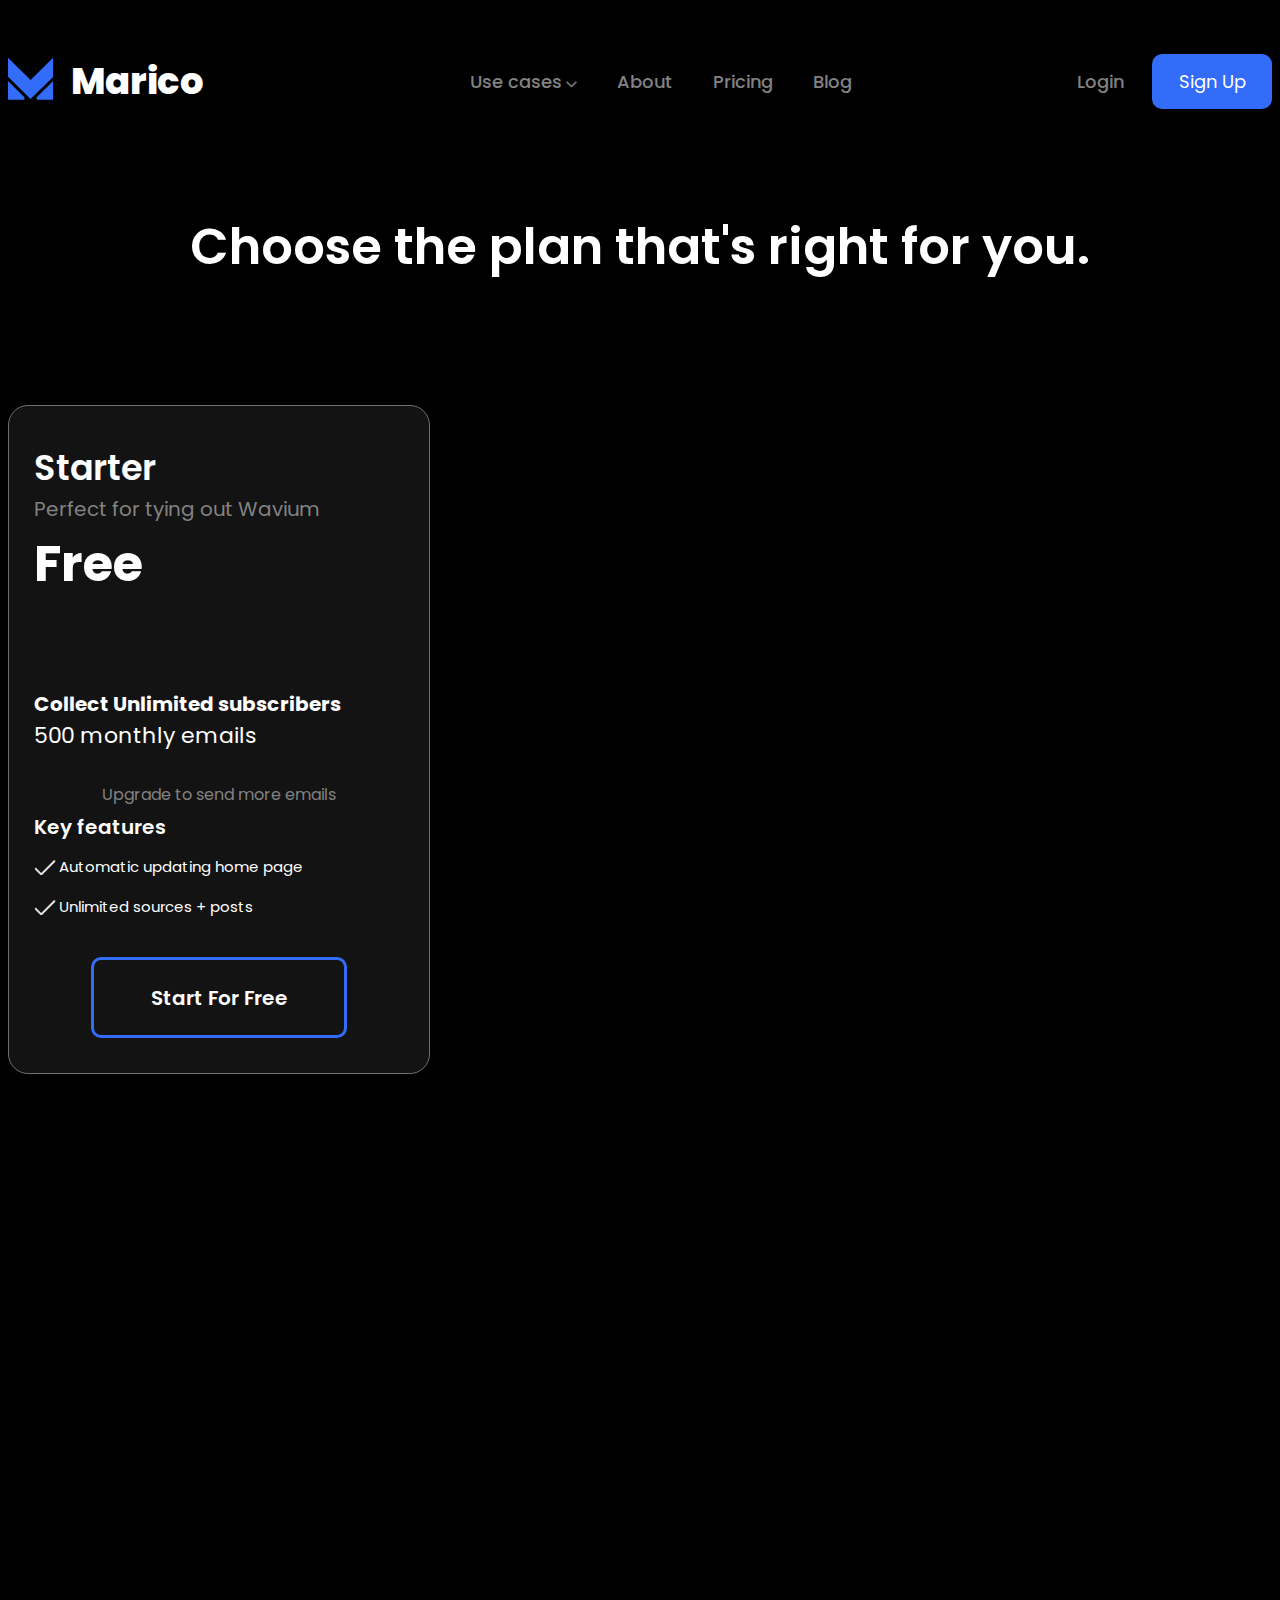
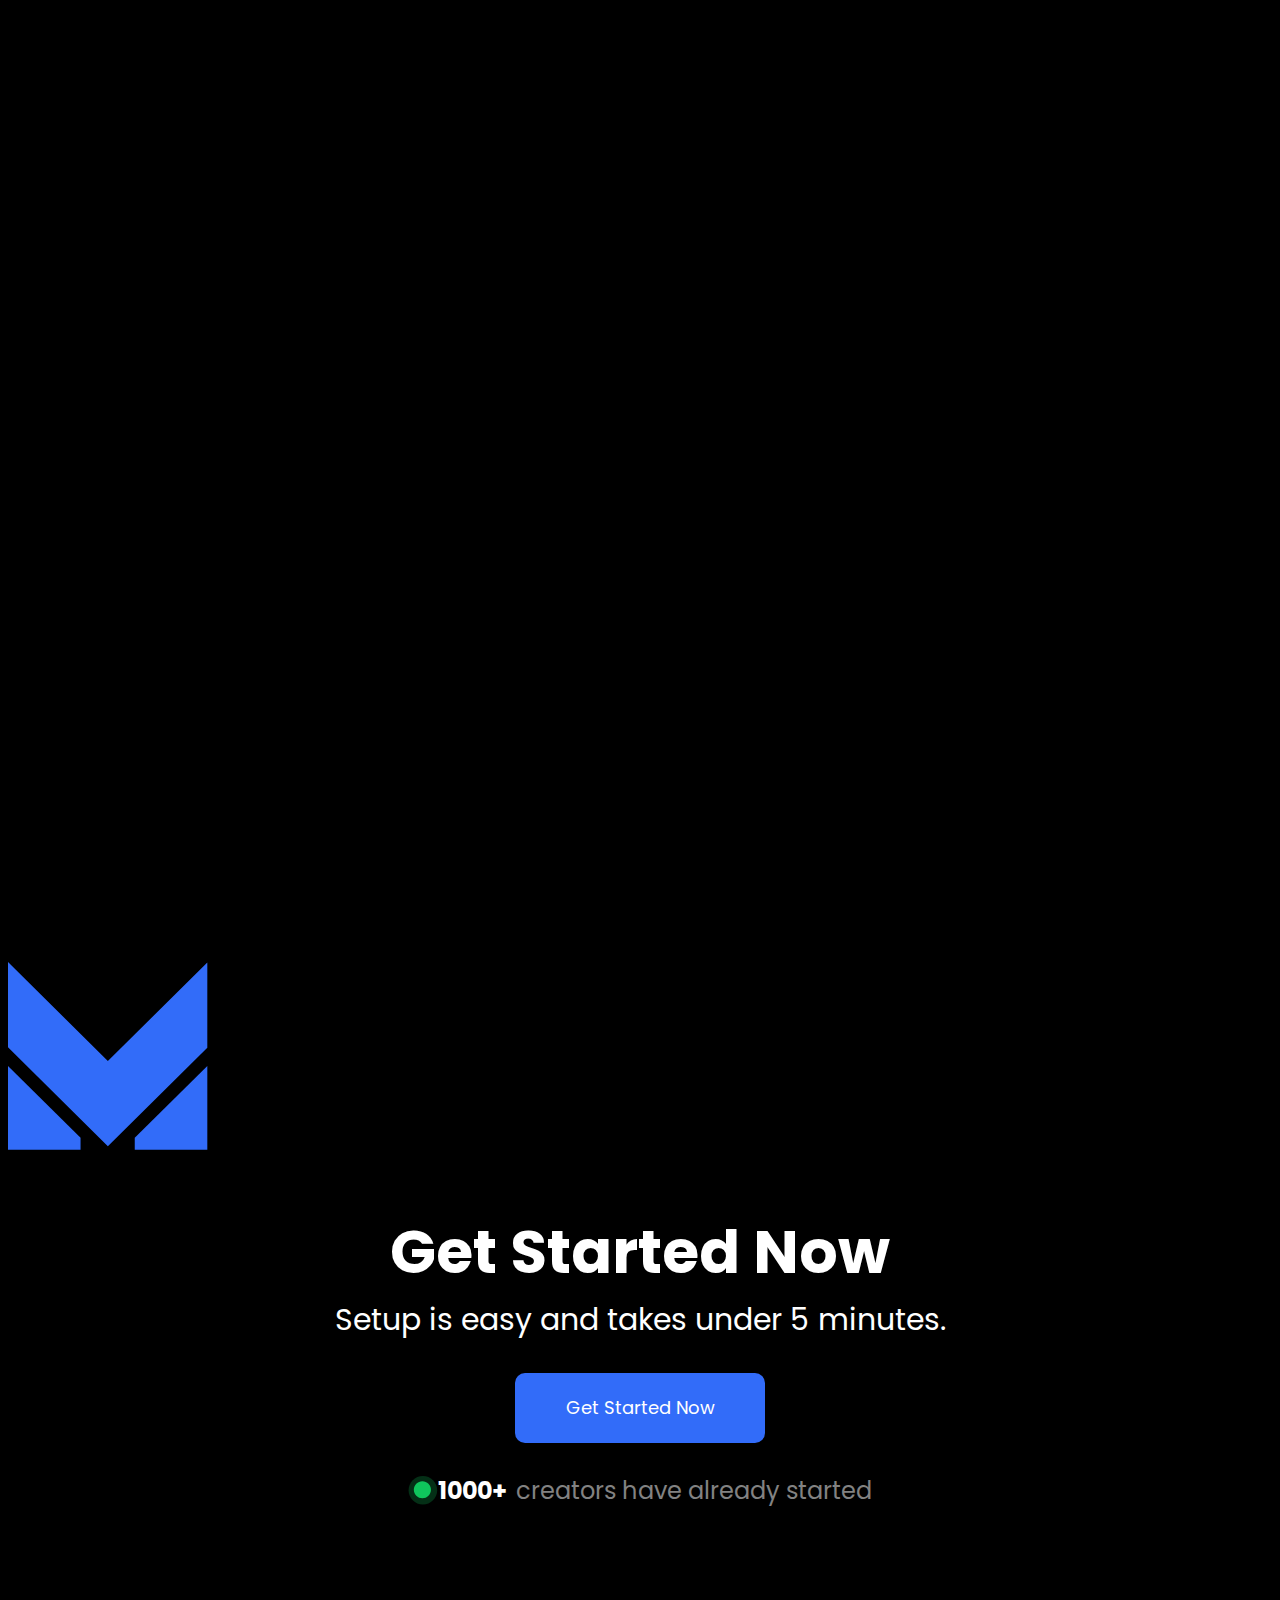
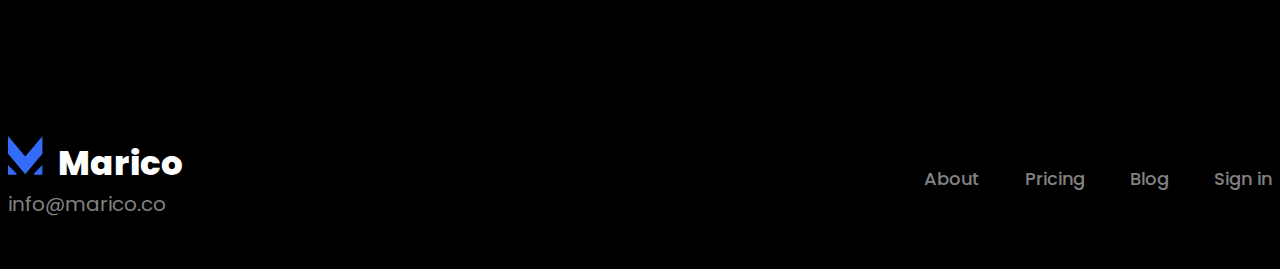
==== commit db567e7b: "Full site" ====
--- a/pricing.html
+++ b/pricing.html
@@ -58,7 +58,12 @@
           </div>
         </div>
         <div class="row price__cards justify-content-around">
-          <div class="col-xl-3 price__card">
+          <div
+            class="col-xl-3 price__card wow zoomInLeft"
+            data-wow-duration="2s"
+            data-wow-delay="1s"
+            data-wow-offset="300"
+          >
             <div class="price__card-title">Starter</div>
             <div class="price__card-descr">Perfect for tying out Wavium</div>
             <div class="price__card-price">Free</div>
@@ -74,7 +79,12 @@
             </ul>
             <div class="price__card-button button-price">Start For Free</div>
           </div>
-          <div class="col-xl-3 price__card">
+          <div
+            class="col-xl-3 order-3 price__card wow zoomInRight"
+            data-wow-duration="2s"
+            data-wow-delay="1s"
+            data-wow-offset="300"
+          >
             <div class="price__card-title">Basic</div>
             <div class="price__card-descr">Build your online home</div>
             <div class="price__card-price">
@@ -96,7 +106,12 @@
             </ul>
             <div class="price__card-button">Start Free 14-day Trial</div>
           </div>
-          <div class="col-xl-3 price__card">
+          <div
+            class="col-xl-3 price__card wow zoomIn"
+            data-wow-duration="2s"
+            data-wow-delay="0s"
+            data-wow-offset="300"
+          >
             <div class="price__card-title">Complete</div>
             <div class="price__card-descr">Enhanced engagement</div>
             <div class="price__card-price">
@@ -167,6 +182,12 @@
       crossorigin="anonymous"
     />
     <script src="js/main.js"></script>
+    <script src="libs/wow.min.js"></script>
+    <script>
+      new WOW().init();
+    </script>
+    <link rel="stylesheet" href="libs/animate.css" />
+
     <link rel="stylesheet" href="css/style.min.css" />
   </body>
 </html>
